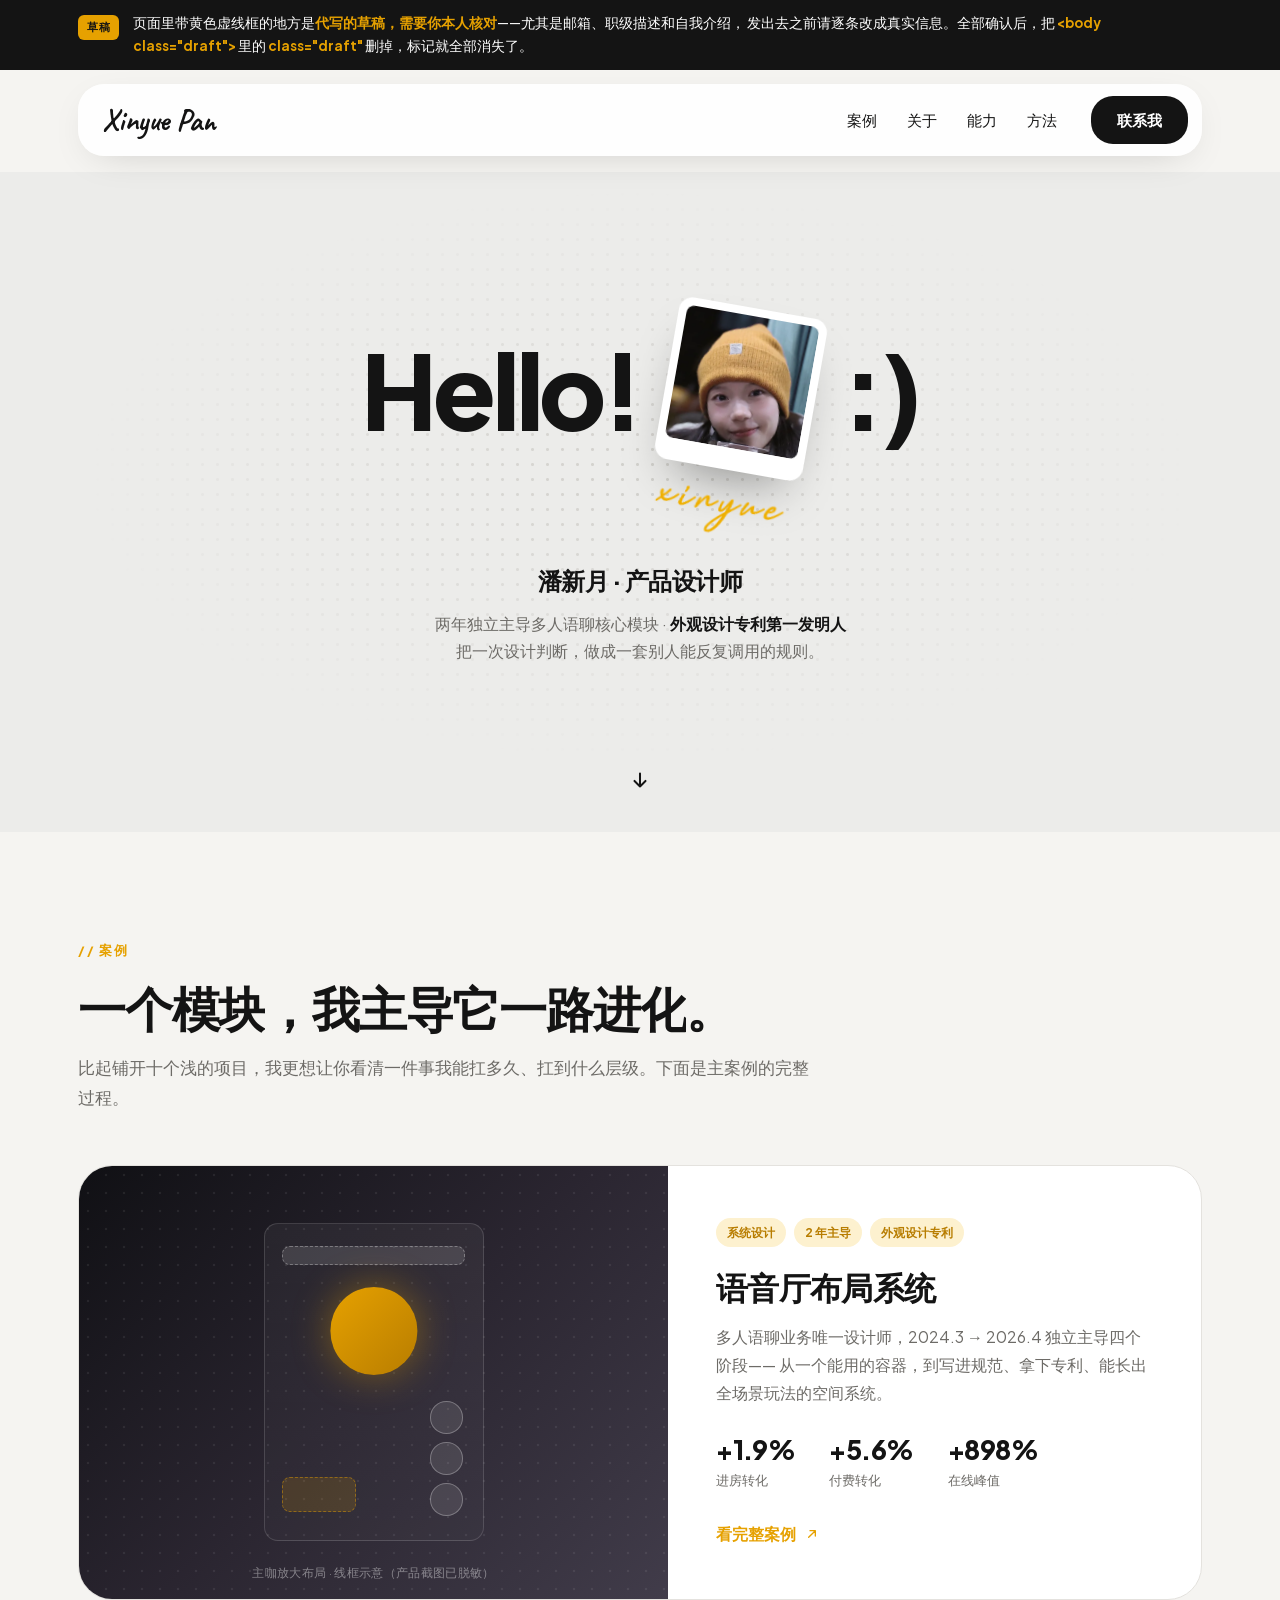
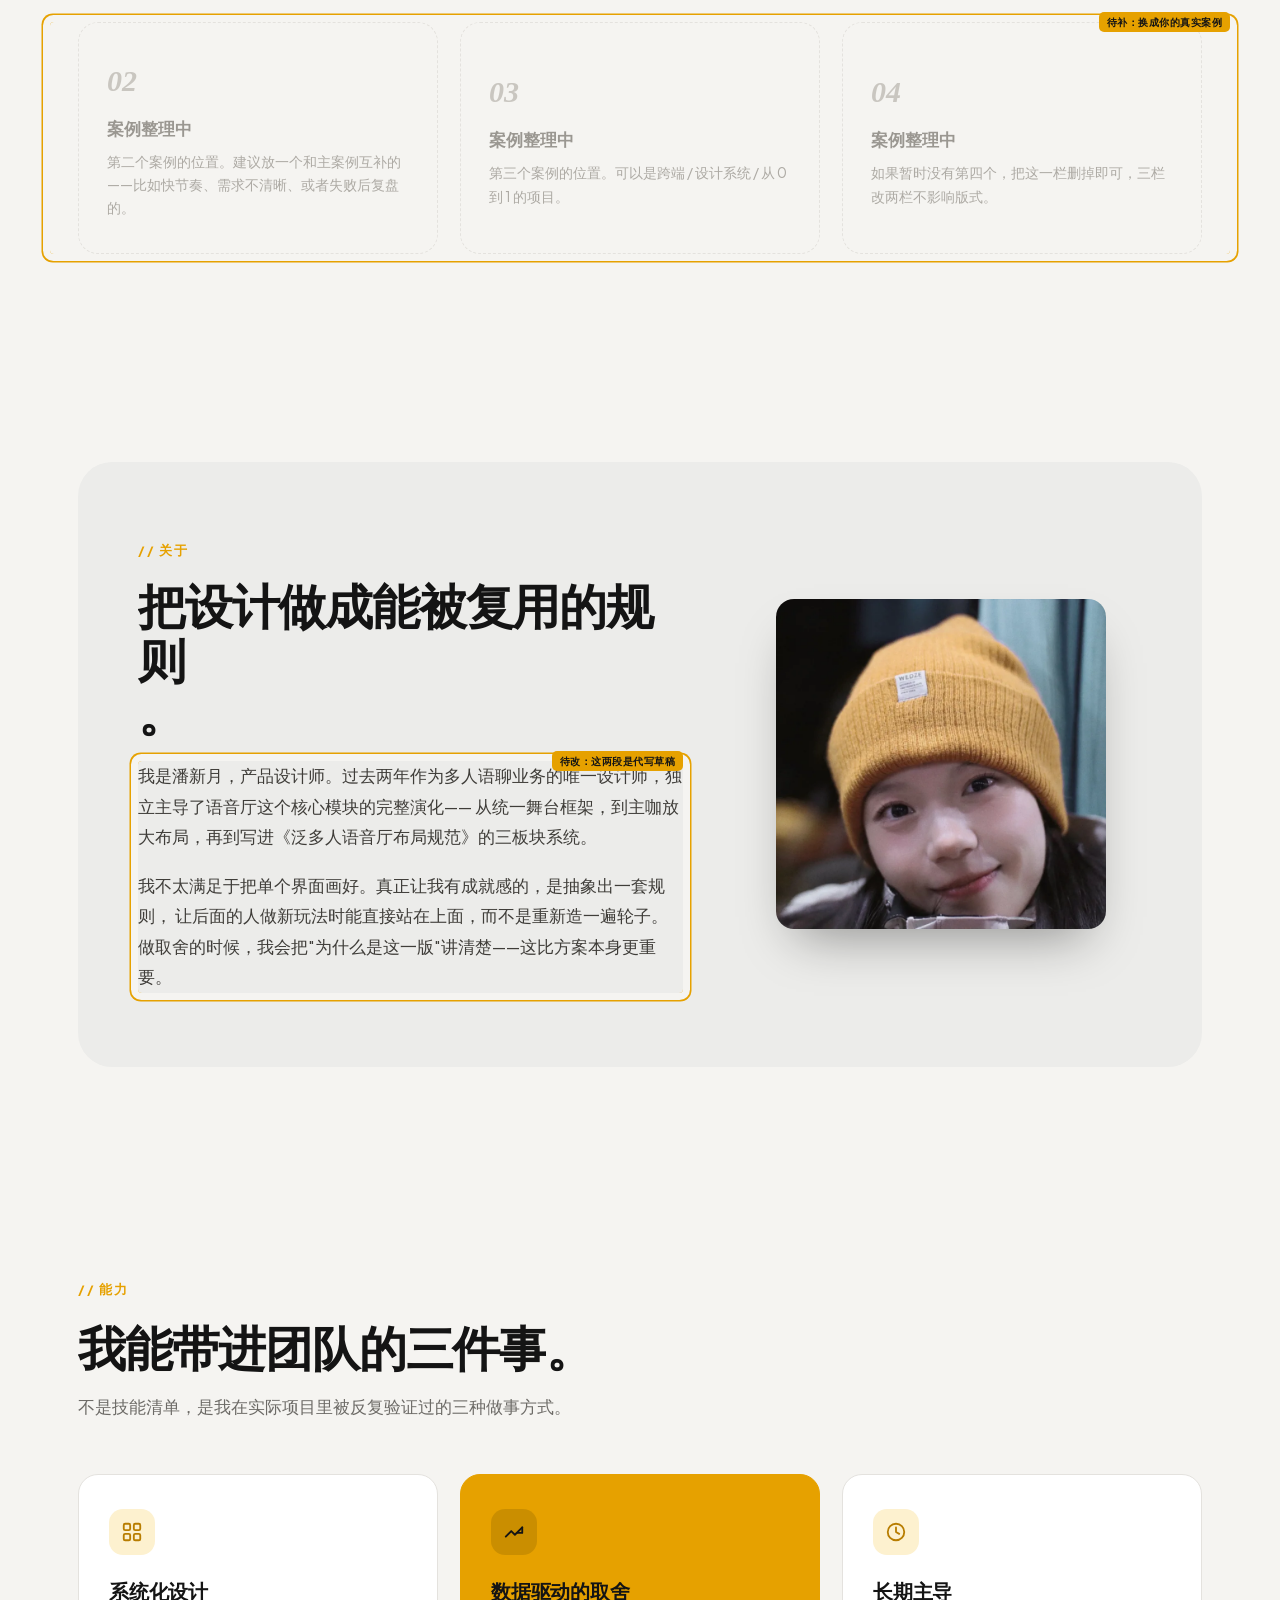
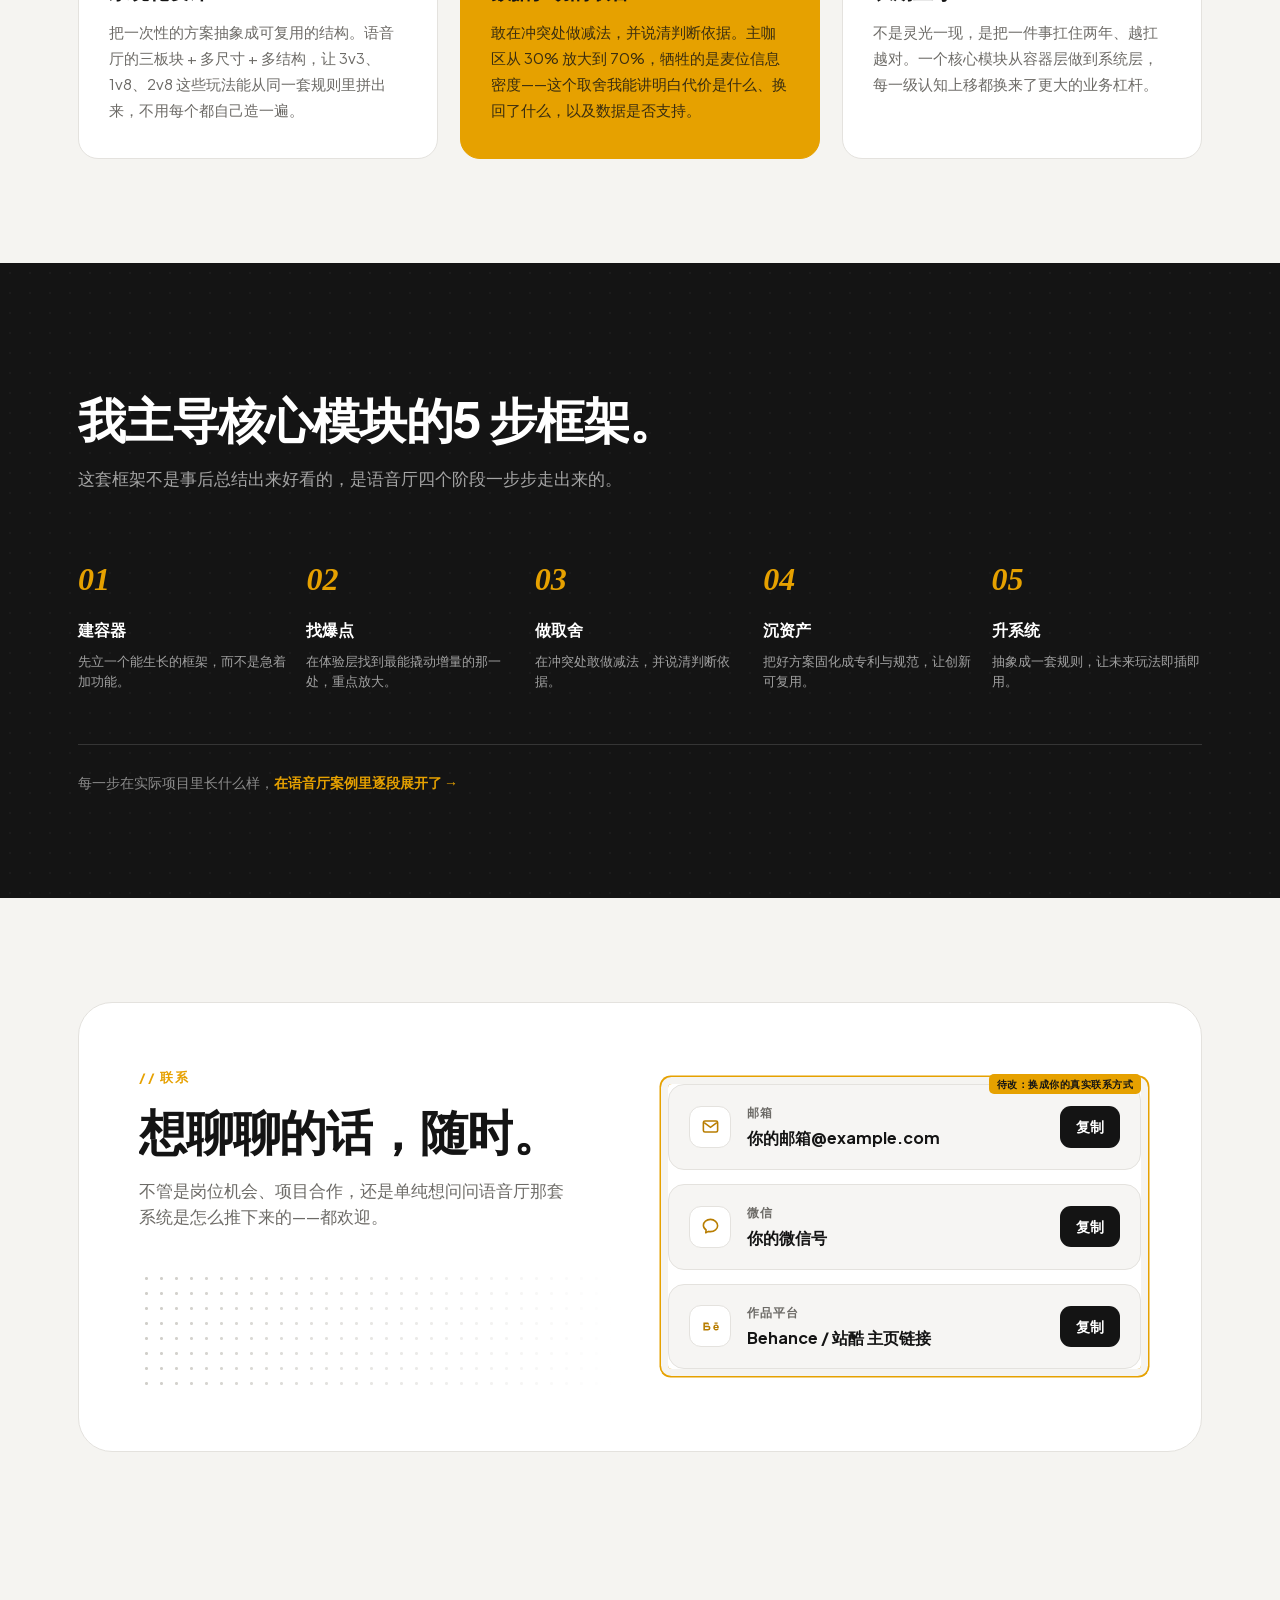
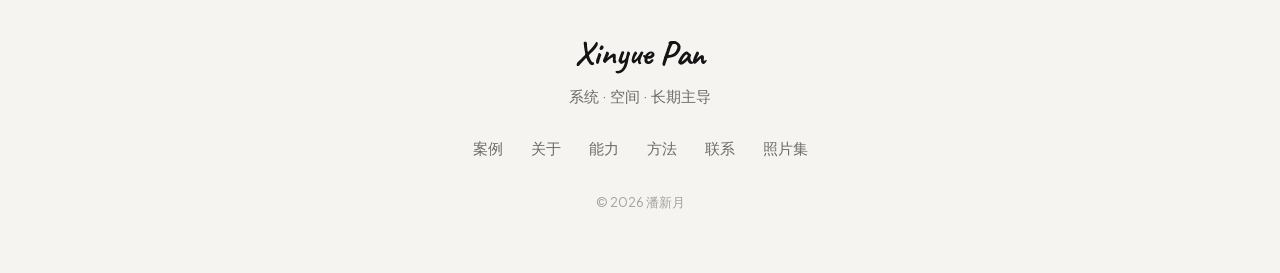
==== index.html @ 54aa314d "overhaul: 修复站点基础问题 + 建立共享资产层与动效系统 站点入口与死链 - 新建 index.html 作为首页，替代 paul-style-replica.html - portfoli" ====
<!DOCTYPE html>
<html lang="zh-CN">
<head>
<meta charset="UTF-8">
<meta name="viewport" content="width=device-width, initial-scale=1.0">
<title>潘新月 · 产品设计师作品集</title>
<meta name="description" content="潘新月，产品设计师。两年独立主导多人语聊核心模块，从界面到布局规范与外观设计专利。系统化设计 · 数据驱动取舍 · 长期主导。">
<link rel="icon" href="assets/img/favicon.svg" type="image/svg+xml">

<!-- 社交分享卡片（微信 / LinkedIn / 脉脉） -->
<meta property="og:type" content="website">
<meta property="og:title" content="潘新月 · 产品设计师作品集">
<meta property="og:description" content="两年独立主导多人语聊核心模块，从界面到布局规范与外观设计专利。">
<meta property="og:image" content="assets/img/hero-portrait.webp">
<meta property="og:locale" content="zh_CN">
<meta name="twitter:card" content="summary_large_image">

<!-- 样式：字体 → 变量 → 基础 → 动效 → 本页专属 -->
<link rel="stylesheet" href="assets/css/fonts.css">
<link rel="stylesheet" href="assets/css/tokens.css">
<link rel="stylesheet" href="assets/css/base.css">
<link rel="stylesheet" href="assets/css/motion.css">
<link rel="preload" as="font" type="font/woff2" href="assets/fonts/plus-jakarta-sans-var.woff2" crossorigin>
<link rel="preload" as="font" type="font/woff2" href="assets/fonts/caveat-700.woff2" crossorigin>
<style>
  /* ============================================================
     首页专属样式。通用变量见 assets/css/tokens.css
     ============================================================ */

  /* ---------- 草稿标记 ----------
     <body class="draft"> 时显示。确认无误后删掉 class="draft"，
     顶部提示条和所有黄色虚线框一并消失。 */
  .draft-bar{display:none}
  body.draft .draft-bar{
    display:block;background:var(--ink);color:#fff;font-size:13.5px;line-height:1.7;padding:12px 0;
  }
  body.draft .draft-bar b{color:var(--gold)}
  body.draft .draft-bar .wrap{display:flex;gap:14px;align-items:flex-start}
  body.draft .draft-bar .tag{
    flex-shrink:0;background:var(--gold);color:var(--ink);font-weight:800;font-size:11px;
    letter-spacing:.06em;padding:3px 9px;border-radius:6px;margin-top:3px;
  }
  /* 用 box-shadow 画虚框而不是 outline+offset —— outline-offset 会撑出横向溢出 */
  body.draft [data-draft]{
    position:relative;border-radius:4px;
    box-shadow:0 0 0 7px var(--bg),0 0 0 8.5px var(--gold);
  }
  body.draft [data-draft]::after{
    /* right 不能为负值——绝对定位元素越界会撑出横向溢出 */
    content:attr(data-draft);position:absolute;top:-10px;right:0;
    background:var(--gold);color:var(--ink);font-size:10px;font-weight:800;letter-spacing:.05em;
    padding:2px 8px;border-radius:5px;white-space:nowrap;pointer-events:none;
  }

  /* ---------- 悬浮导航 ---------- */
  header{position:sticky;top:0;z-index:100;padding:14px 0 0}
  .nav{
    background:rgba(255,255,255,.9);backdrop-filter:blur(14px);
    border-radius:26px;box-shadow:0 10px 40px -18px rgba(0,0,0,.22);
    display:flex;align-items:center;justify-content:space-between;
    padding:12px 14px 12px 24px;
  }
  .brand .name{font-family:var(--font-hand);font-weight:700;font-size:30px;line-height:1;white-space:nowrap}
  .nav-right{display:flex;align-items:center;gap:34px}
  .nav-links{display:flex;gap:30px;font-size:15px;font-weight:500}
  .nav-links a{position:relative;transition:color .2s var(--ease)}
  .nav-links a::after{
    content:"";position:absolute;left:0;right:0;bottom:-5px;height:2px;background:var(--gold);
    transform:scaleX(0);transform-origin:100% 50%;transition:transform .4s var(--ease);
  }
  .nav-links a:hover{color:var(--gold)}
  .nav-links a:hover::after{transform:scaleX(1);transform-origin:0 50%}
  .kontakt{
    background:var(--ink);color:#fff;font-weight:600;font-size:15px;padding:12px 26px;border-radius:22px;
    transition:background .25s var(--ease),box-shadow .35s var(--ease);
  }
  .kontakt:hover{background:#000;box-shadow:0 12px 28px -12px rgba(0,0,0,.55)}
  @media(max-width:820px){.nav-links{display:none}}

  /* ---------- Hero ---------- */
  .hero{padding:16px 0 0}
  .hero-panel{
    position:relative;background:var(--panel);
    min-height:min(76svh,660px);
    display:flex;flex-direction:column;align-items:center;justify-content:center;
    overflow:hidden;padding:64px 24px 96px;
  }
  .hero-panel::before{
    content:"";position:absolute;inset:0;
    background-image:var(--dots);background-size:15px 15px;
    -webkit-mask-image:radial-gradient(ellipse 60% 60% at 50% 46%,#000 0%,transparent 72%);
            mask-image:radial-gradient(ellipse 60% 60% at 50% 46%,#000 0%,transparent 72%);
    opacity:.9;
  }
  /* padding-bottom 为悬在宝丽来下方的签名预留空间 */
  .hero-title{
    position:relative;z-index:2;display:flex;align-items:center;justify-content:center;
    gap:26px;flex-wrap:wrap;padding-bottom:76px;
  }
  .hero-title h1{
    font-size:clamp(48px,9vw,104px);font-weight:800;letter-spacing:-.04em;line-height:.95;
    transition:transform .6s var(--ease);
  }
  .hero-title:has(.polaroid:hover) .t-left{transform:translateX(-34px)}
  .hero-title:has(.polaroid:hover) .t-right{transform:translateX(34px)}
  .hero-intro{position:relative;z-index:2;text-align:center;margin-top:14px}
  .hero-intro .who{font-size:clamp(19px,2.4vw,24px);font-weight:800;letter-spacing:-.02em}
  .hero-intro .what{color:var(--muted);font-size:16px;margin-top:10px;line-height:1.7}
  .hero-intro .what b{color:var(--ink);font-weight:700}
  .scroll-down{
    position:absolute;left:50%;bottom:26px;transform:translateX(-50%);z-index:3;
    width:52px;height:52px;border-radius:50%;color:var(--ink);
    display:flex;align-items:center;justify-content:center;
    animation:bob 1.8s var(--ease) infinite;transition:color .25s var(--ease);
  }
  .scroll-down:hover{color:var(--gold)}
  @keyframes bob{0%,100%{transform:translateX(-50%) translateY(0)}50%{transform:translateX(-50%) translateY(8px)}}

  .polaroid{
    position:relative;display:block;
    width:150px;background:#fff;border-radius:14px;padding:8px 8px 22px;
    box-shadow:0 26px 50px -20px rgba(0,0,0,.4);
    flex-shrink:0;will-change:transform;
    --extra-transform:rotate(10deg);
  }
  .polaroid:hover{--extra-transform:rotate(0deg) scale(1.06)}
  .polaroid .ph{width:100%;aspect-ratio:1/1;border-radius:8px;overflow:hidden}
  .polaroid .ph img{width:100%;height:100%;object-fit:cover;display:block}
  .polaroid .sig{
    position:absolute;left:50%;top:100%;margin-top:7px;transform:translateX(-50%);
    width:98%;height:auto;z-index:4;pointer-events:none;
  }
  /* 窄屏：缩小三件套让它们留在同一行——一旦换行，签名会压住 ":)" */
  @media(max-width:520px){
    .hero-title{gap:14px;padding-bottom:60px}
    .hero-title h1{font-size:40px}
    .polaroid{width:104px;padding:6px 6px 18px}
    .hero-panel{padding:48px 18px 80px}
  }

  /* ---------- 主案例（整宽）---------- */
  .feature{
    display:grid;grid-template-columns:1.05fr .95fr;margin-top:52px;
    background:var(--card);border:1px solid var(--line);border-radius:var(--radius-xl);
    overflow:hidden;transition:transform .45s var(--ease),box-shadow .45s var(--ease);
  }
  .feature:hover{transform:translateY(-6px);box-shadow:0 34px 66px -34px rgba(0,0,0,.32)}
  .feature .body{padding:52px 48px;display:flex;flex-direction:column;justify-content:center}
  .feature .chips{display:flex;gap:8px;flex-wrap:wrap;margin-bottom:20px}
  .feature .chips span{font-size:12px;font-weight:700;color:var(--gold-deep);background:var(--gold-soft);padding:5px 11px;border-radius:20px}
  .feature h3{font-size:clamp(24px,3vw,32px);line-height:1.25}
  .feature p{color:var(--muted);font-size:16px;line-height:1.75;margin-top:16px}
  .feature .nums{display:flex;gap:34px;margin-top:30px;flex-wrap:wrap}
  .feature .nums b{display:block;font-size:26px;font-weight:800;letter-spacing:-.02em;line-height:1}
  .feature .nums span{display:block;font-size:12.5px;color:var(--muted);margin-top:7px}
  .feature .go{margin-top:32px;color:var(--gold);font-weight:700;font-size:15.5px;display:inline-flex;align-items:center;gap:8px}
  .feature .go svg{transition:transform .35s var(--ease)}
  .feature:hover .go svg{transform:translate(3px,-3px)}
  @media(max-width:860px){.feature{grid-template-columns:1fr}.feature .body{padding:38px 28px}}

  /* ---------- 语音厅舞台线框（案例封面）----------
     产品截图需脱敏，用线框示意代替；动效对应真实的空间逻辑：
     主咖呼吸 → 声波扩散 → 麦位依次点亮 */
  .shot{
    position:relative;background:linear-gradient(135deg,#101014,#2a2530,#413c4a);
    min-height:380px;display:flex;align-items:center;justify-content:center;
    padding:38px 24px;overflow:hidden;
  }
  .shot::before{
    content:"";position:absolute;inset:0;
    background-image:var(--dots-dark);background-size:18px 18px;
  }
  .room{
    position:relative;z-index:1;width:min(220px,60%);aspect-ratio:9/13;border-radius:14px;
    background:linear-gradient(180deg,rgba(255,255,255,.05),rgba(255,255,255,.02));
    border:1px solid rgba(255,255,255,.14);
  }
  .rm{position:absolute;border-radius:8px}
  .rm.subtitle{top:7%;left:8%;right:8%;height:6%;background:rgba(255,255,255,.12);border:1px dashed rgba(255,255,255,.3);overflow:hidden}
  .rm.subtitle::after{
    content:"";position:absolute;inset:0;
    background:linear-gradient(90deg,transparent,rgba(255,255,255,.28),transparent);
    transform:translateX(-100%);
  }
  .rm.host{
    top:20%;left:50%;width:40%;aspect-ratio:1;border-radius:50%;
    background:linear-gradient(135deg,var(--gold),var(--gold-deep));
    box-shadow:0 0 38px rgba(230,161,0,.42);
    transform:translateX(-50%);
  }
  .rm.wave{
    top:15%;left:50%;width:56%;aspect-ratio:1;border-radius:50%;
    border:2px solid rgba(230,161,0,.3);
    transform:translateX(-50%) scale(1);opacity:0;
  }
  .rm.mic{width:15%;aspect-ratio:1;border-radius:50%;background:rgba(255,255,255,.1);border:1px solid rgba(255,255,255,.28)}
  .rm.slot{bottom:9%;left:8%;width:34%;height:11%;background:rgba(230,161,0,.15);border:1px dashed rgba(230,161,0,.45)}
  .shot .cap{
    position:absolute;left:0;right:0;bottom:16px;z-index:1;text-align:center;
    font-size:11.5px;color:rgba(255,255,255,.42);letter-spacing:.03em;
  }

  /* 只在进入视口后播放，离开就停——不做无人观看的动画 */
  .room.live .rm.host{animation:breathe 3.4s var(--ease) infinite}
  .room.live .rm.wave{animation:ripple 3.4s var(--ease) infinite}
  .room.live .rm.wave.w2{animation-delay:1.13s}
  .room.live .rm.wave.w3{animation-delay:2.26s}
  .room.live .rm.mic{animation:blip 3.4s var(--ease) infinite}
  .room.live .rm.mic.m2{animation-delay:.34s}
  .room.live .rm.mic.m3{animation-delay:.68s}
  .room.live .rm.subtitle::after{animation:sweep 3.4s var(--ease) infinite}

  @keyframes breathe{
    0%,100%{transform:translateX(-50%) scale(1);box-shadow:0 0 38px rgba(230,161,0,.42)}
    45%    {transform:translateX(-50%) scale(1.07);box-shadow:0 0 54px rgba(230,161,0,.62)}
  }
  @keyframes ripple{
    0%  {transform:translateX(-50%) scale(.72);opacity:0}
    18% {opacity:.85}
    100%{transform:translateX(-50%) scale(1.5);opacity:0}
  }
  @keyframes blip{
    0%,72%,100%{background:rgba(255,255,255,.1);transform:scale(1)}
    80%        {background:rgba(230,161,0,.42);transform:scale(1.16)}
  }
  @keyframes sweep{0%,55%{transform:translateX(-100%)}85%,100%{transform:translateX(100%)}}

  /* ---------- 待补案例位 ---------- */
  .soon-grid{display:grid;grid-template-columns:repeat(3,1fr);gap:22px;margin-top:22px}
  .soon{
    border:1.5px dashed var(--line);border-radius:var(--radius);padding:34px 28px;
    min-height:190px;display:flex;flex-direction:column;justify-content:center;
    transition:border-color .35s var(--ease),background .35s var(--ease);
  }
  .soon:hover{border-color:var(--gold);background:rgba(230,161,0,.04)}
  .soon .n{font-family:var(--serif);font-style:italic;font-size:30px;color:#c9c6c0;font-weight:700}
  .soon h4{font-size:17px;font-weight:800;margin-top:10px;color:#9a9791}
  .soon p{font-size:14px;color:#adaaa4;line-height:1.65;margin-top:8px}
  @media(max-width:760px){.soon-grid{grid-template-columns:1fr}}

  /* ---------- 关于 ---------- */
  .about-panel{background:var(--panel);border-radius:var(--radius-xl);padding:74px 60px}
  .about-grid{display:grid;grid-template-columns:1.15fr .85fr;gap:56px;align-items:center}
  .about-grid h2{margin:16px 0 22px}
  .about-grid p{color:#3f3d39;font-size:16.5px;line-height:1.85}
  .about-grid p + p{margin-top:18px}
  /* 宽度用 width:100% + max-width，避免 max-width:100% 相对于由自身撑开的父级循环求值 */
  .about-photo{justify-self:center;width:100%;max-width:330px}
  .about-square{
    width:100%;max-width:330px;aspect-ratio:1/1;border-radius:18px;overflow:hidden;
    box-shadow:0 26px 50px -20px rgba(0,0,0,.4);will-change:transform;
  }
  .about-square img{width:100%;height:100%;object-fit:cover;display:block;transition:transform .7s var(--ease)}
  .about-photo:hover .about-square img{transform:scale(1.06)}
  /* minmax(0,1fr)：单纯 1fr 的轨道下限是内容 min-content，会被固定宽度撑破窄屏 */
  @media(max-width:820px){.about-grid{grid-template-columns:minmax(0,1fr);gap:36px}.about-panel{padding:48px 28px}}

  /* ---------- 能力 ---------- */
  .svc-grid{display:grid;grid-template-columns:repeat(3,1fr);gap:22px;margin-top:52px}
  .svc{
    background:var(--card);border:1px solid var(--line);border-radius:var(--radius);padding:34px 30px;
    transition:transform .4s var(--ease),box-shadow .4s var(--ease);
  }
  .svc:hover{transform:translateY(-6px);box-shadow:0 24px 48px -26px rgba(0,0,0,.28)}
  .svc .ic{
    width:46px;height:46px;border-radius:14px;background:var(--gold-soft);color:var(--gold-deep);
    display:flex;align-items:center;justify-content:center;margin-bottom:20px;
    transition:transform .45s var(--ease-spring);
  }
  .svc:hover .ic{transform:rotate(-8deg) scale(1.08)}
  .svc h4{font-size:20px;font-weight:800;letter-spacing:-.01em;margin-bottom:12px}
  .svc p{color:var(--muted);font-size:15px;line-height:1.75}
  .svc.hl{background:var(--gold);border-color:var(--gold)}
  .svc.hl .ic{background:rgba(0,0,0,.12);color:var(--ink)}
  .svc.hl p{color:rgba(20,20,20,.82)}
  @media(max-width:760px){.svc-grid{grid-template-columns:1fr}}

  /* ---------- 方法 ---------- */
  .steps{display:grid;grid-template-columns:repeat(5,1fr);gap:18px;margin-top:60px}
  .step .sn{font-family:var(--serif);font-style:italic;font-size:32px;color:var(--gold);font-weight:700}
  .step .st{font-size:16px;font-weight:800;margin:12px 0 8px}
  .step .sd{font-size:13px;color:rgba(255,255,255,.6);line-height:1.6}
  .method-src{margin-top:52px;padding-top:26px;border-top:1px solid rgba(255,255,255,.14);font-size:14px;color:rgba(255,255,255,.5)}
  .method-src a{color:var(--gold);font-weight:700}
  @media(max-width:860px){.steps{grid-template-columns:1fr 1fr;gap:30px}}

  /* ---------- 联系 ---------- */
  .contact-panel{
    background:var(--card);border:1px solid var(--line);border-radius:var(--radius-xl);
    padding:60px;display:grid;grid-template-columns:1fr 1fr;gap:56px;align-items:center;
  }
  .contact-left h2{margin:16px 0 20px}
  .contact-left p{color:var(--muted);font-size:16.5px;max-width:40ch}
  .contact-deco{
    margin-top:40px;height:120px;background-image:var(--dots);background-size:15px 15px;
    -webkit-mask-image:linear-gradient(90deg,#000,transparent);mask-image:linear-gradient(90deg,#000,transparent);
  }
  .contact-rows{display:flex;flex-direction:column;gap:14px}
  .crow{
    display:flex;align-items:center;gap:16px;background:#f6f5f3;border:1px solid var(--line);
    border-radius:16px;padding:18px 20px;transition:border-color .3s var(--ease),transform .3s var(--ease);
  }
  .crow:hover{border-color:var(--gold);transform:translateX(4px)}
  .crow .ic{
    flex-shrink:0;width:42px;height:42px;border-radius:12px;background:var(--card);
    border:1px solid var(--line);display:flex;align-items:center;justify-content:center;color:var(--gold-deep);
  }
  .crow .txt{min-width:0}
  .crow .txt b{display:block;font-size:12px;font-weight:700;letter-spacing:.08em;text-transform:uppercase;color:var(--muted)}
  .crow .txt span{display:block;font-size:16px;font-weight:700;margin-top:3px;word-break:break-all}
  .copy{
    margin-left:auto;flex-shrink:0;background:var(--ink);color:#fff;border:none;border-radius:11px;
    padding:10px 16px;font-size:13.5px;font-weight:700;cursor:pointer;
    transition:background .2s var(--ease),transform .2s var(--ease);
  }
  .copy:hover{background:#000;transform:translateY(-1px)}
  .copy.done{background:var(--verified)}
  @media(max-width:820px){.contact-panel{grid-template-columns:1fr;gap:36px;padding:40px 26px}}

  /* ---------- Footer ---------- */
  footer{text-align:center;padding:70px 0 60px}
  .foot-logo{font-family:var(--font-hand);font-size:34px;font-weight:700}
  .foot-tag{color:var(--muted);font-size:15px;margin-top:4px}
  .foot-nav{display:flex;gap:28px;justify-content:center;margin-top:28px;font-size:15px;font-weight:500;flex-wrap:wrap}
  .foot-nav a{color:var(--muted);transition:color .2s var(--ease)}
  .foot-nav a:hover{color:var(--ink)}
  .foot-copy{margin-top:32px;font-size:13px;color:#a5a29d}
</style>
</head>
<body class="draft">

<!-- ============ 草稿提示条（确认完删掉 <body> 上的 class="draft" 即整体消失）============ -->
<div class="draft-bar">
  <div class="wrap">
    <span class="tag">草稿</span>
    <div>
      页面里带黄色虚线框的地方是<b>代写的草稿，需要你本人核对</b>——尤其是邮箱、职级描述和自我介绍，
      发出去之前请逐条改成真实信息。全部确认后，把 <b>&lt;body class="draft"&gt;</b> 里的 <b>class="draft"</b> 删掉，标记就全部消失了。
    </div>
  </div>
</div>

<!-- ============ 导航 ============ -->
<header>
  <div class="wrap">
    <nav class="nav">
      <div class="brand"><div class="name vt-brand">Xinyue Pan</div></div>
      <div class="nav-right">
        <div class="nav-links">
          <a href="#cases">案例</a>
          <a href="#about">关于</a>
          <a href="#skills">能力</a>
          <a href="#method">方法</a>
        </div>
        <a href="#contact" class="kontakt">联系我</a>
      </div>
    </nav>
  </div>
</header>

<!-- ============ Hero ============ -->
<section class="hero">
  <div class="hero-panel tilt-scene" data-tilt-zone data-magnetic-zone>
    <div class="hero-title">
      <h1 class="t-left">Hello!</h1>
      <a class="polaroid magnetic tilt" href="gallery.html" aria-label="打开照片集" data-magnetic="10" data-tilt="9">
        <div class="ph"><img src="assets/img/hero-photo.webp" alt="潘新月" width="420" height="420" fetchpriority="high"></div>
        <img class="sig" src="assets/img/signature.webp" alt="" width="600" height="259" aria-hidden="true">
      </a>
      <h1 class="t-right">:)</h1>
    </div>
    <div class="hero-intro">
      <div class="who">潘新月 · 产品设计师</div>
      <p class="what">
        两年独立主导多人语聊核心模块 · <b>外观设计专利第一发明人</b><br>
        把一次设计判断，做成一套别人能反复调用的规则。
      </p>
    </div>
    <a href="#cases" class="scroll-down" aria-label="向下查看案例">
      <svg width="22" height="22" viewBox="0 0 24 24" fill="none" aria-hidden="true"><path d="M12 5v14M6 13l6 6 6-6" stroke="currentColor" stroke-width="2.2" stroke-linecap="round" stroke-linejoin="round"/></svg>
    </a>
  </div>
</section>

<!-- ============ 案例 ============ -->
<section id="cases">
  <div class="wrap" data-reveal>
    <span class="kicker">案例</span>
    <h2 style="margin-top:20px;max-width:20ch" data-words>一个模块，我主导它一路进化。</h2>
    <p class="lead">比起铺开十个浅的项目，我更想让你看清一件事我能扛多久、扛到什么层级。下面是主案例的完整过程。</p>
  </div>

  <div class="wrap">
    <a class="feature" href="case-voice-layout.html" data-reveal>
      <div class="shot">
        <div class="room" data-room role="img" aria-label="语音厅主咖放大布局线框示意：顶部字幕条、中央放大的主咖位与声波、右侧等距麦位、底部玩法入口">
          <span class="rm subtitle"></span>
          <span class="rm wave w1"></span>
          <span class="rm wave w2"></span>
          <span class="rm wave w3"></span>
          <span class="rm host"></span>
          <span class="rm mic m1" style="top:56%;right:9%"></span>
          <span class="rm mic m2" style="top:69%;right:9%"></span>
          <span class="rm mic m3" style="top:82%;right:9%"></span>
          <span class="rm slot"></span>
        </div>
        <div class="cap">主咖放大布局 · 线框示意（产品截图已脱敏）</div>
      </div>
      <div class="body">
        <div class="chips"><span>系统设计</span><span>2 年主导</span><span>外观设计专利</span></div>
        <h3>语音厅布局系统</h3>
        <p>
          多人语聊业务唯一设计师，2024.3 → 2026.4 独立主导四个阶段——
          从一个能用的容器，到写进规范、拿下专利、能长出全场景玩法的空间系统。
        </p>
        <div class="nums">
          <div><b data-count="1.9" data-decimals="1" data-prefix="+" data-suffix="%">+1.9%</b><span>进房转化</span></div>
          <div><b data-count="5.6" data-decimals="1" data-prefix="+" data-suffix="%">+5.6%</b><span>付费转化</span></div>
          <div><b data-count="900" data-prefix="+" data-suffix="%">+900%</b><span>在线峰值</span></div>
        </div>
        <span class="go">看完整案例
          <svg width="16" height="16" viewBox="0 0 24 24" fill="none" aria-hidden="true"><path d="M7 17L17 7M17 7H9M17 7v8" stroke="currentColor" stroke-width="2" stroke-linecap="round" stroke-linejoin="round"/></svg>
        </span>
      </div>
    </a>
  </div>

  <div class="wrap soon-grid" data-stagger="90" data-draft="待补：换成你的真实案例">
    <div class="soon"><div class="n">02</div><h4>案例整理中</h4><p>第二个案例的位置。建议放一个和主案例互补的——比如快节奏、需求不清晰、或者失败后复盘的。</p></div>
    <div class="soon"><div class="n">03</div><h4>案例整理中</h4><p>第三个案例的位置。可以是跨端 / 设计系统 / 从 0 到 1 的项目。</p></div>
    <div class="soon"><div class="n">04</div><h4>案例整理中</h4><p>如果暂时没有第四个，把这一栏删掉即可，三栏改两栏不影响版式。</p></div>
  </div>
</section>

<!-- ============ 关于 ============ -->
<section id="about">
  <div class="wrap">
    <div class="about-panel" data-reveal>
      <div class="about-grid">
        <div>
          <span class="kicker">关于</span>
          <h2 data-words>把设计做成能被复用的规则。</h2>
          <div data-draft="待改：这两段是代写草稿">
            <p>
              我是潘新月，产品设计师。过去两年作为多人语聊业务的唯一设计师，独立主导了语音厅这个核心模块的完整演化——
              从统一舞台框架，到主咖放大布局，再到写进《泛多人语音厅布局规范》的三板块系统。
            </p>
            <p>
              我不太满足于把单个界面画好。真正让我有成就感的，是抽象出一套规则，
              让后面的人做新玩法时能直接站在上面，而不是重新造一遍轮子。
              做取舍的时候，我会把"为什么是这一版"讲清楚——这比方案本身更重要。
            </p>
          </div>
        </div>
        <div class="about-photo">
          <div class="about-square">
            <img src="assets/img/hero-portrait.webp" alt="潘新月" width="800" height="800" loading="lazy" decoding="async">
          </div>
        </div>
      </div>
    </div>
  </div>
</section>

<!-- ============ 能力 ============ -->
<section id="skills">
  <div class="wrap" data-reveal>
    <span class="kicker">能力</span>
    <h2 style="margin-top:20px" data-words>我能带进团队的三件事。</h2>
    <p class="lead">不是技能清单，是我在实际项目里被反复验证过的三种做事方式。</p>
  </div>
  <div class="wrap svc-grid" data-stagger="110">
    <div class="svc">
      <div class="ic"><svg width="22" height="22" viewBox="0 0 24 24" fill="none" aria-hidden="true"><rect x="3" y="3" width="7" height="7" rx="1.5" stroke="currentColor" stroke-width="2"/><rect x="14" y="3" width="7" height="7" rx="1.5" stroke="currentColor" stroke-width="2"/><rect x="3" y="14" width="7" height="7" rx="1.5" stroke="currentColor" stroke-width="2"/><rect x="14" y="14" width="7" height="7" rx="1.5" stroke="currentColor" stroke-width="2"/></svg></div>
      <h4>系统化设计</h4>
      <p>把一次性的方案抽象成可复用的结构。语音厅的三板块 + 多尺寸 + 多结构，让 3v3、1v8、2v8 这些玩法能从同一套规则里拼出来，不用每个都自己造一遍。</p>
    </div>
    <div class="svc hl">
      <div class="ic"><svg width="22" height="22" viewBox="0 0 24 24" fill="none" aria-hidden="true"><path d="M3 17l6-6 4 4 8-8" stroke="currentColor" stroke-width="2" stroke-linecap="round" stroke-linejoin="round"/><path d="M21 7v6h-6" stroke="currentColor" stroke-width="2" stroke-linecap="round" stroke-linejoin="round"/></svg></div>
      <h4>数据驱动的取舍</h4>
      <p>敢在冲突处做减法，并说清判断依据。主咖区从 30% 放大到 70%，牺牲的是麦位信息密度——这个取舍我能讲明白代价是什么、换回了什么，以及数据是否支持。</p>
    </div>
    <div class="svc">
      <div class="ic"><svg width="22" height="22" viewBox="0 0 24 24" fill="none" aria-hidden="true"><circle cx="12" cy="12" r="9" stroke="currentColor" stroke-width="2"/><path d="M12 7v5l3.5 2" stroke="currentColor" stroke-width="2" stroke-linecap="round" stroke-linejoin="round"/></svg></div>
      <h4>长期主导</h4>
      <p>不是灵光一现，是把一件事扛住两年、越扛越对。一个核心模块从容器层做到系统层，每一级认知上移都换来了更大的业务杠杆。</p>
    </div>
  </div>
</section>

<!-- ============ 方法 ============ -->
<section id="method" class="on-dark" data-spotlight>
  <div class="wrap">
    <span class="kicker" data-reveal>方法</span>
    <h2 data-words>我主导核心模块的 5 步框架。</h2>
    <p class="lead" data-reveal>这套框架不是事后总结出来好看的，是语音厅四个阶段一步步走出来的。</p>
    <div class="steps" data-stagger="100">
      <div class="step"><div class="sn">01</div><div class="st">建容器</div><div class="sd">先立一个能生长的框架，而不是急着加功能。</div></div>
      <div class="step"><div class="sn">02</div><div class="st">找爆点</div><div class="sd">在体验层找到最能撬动增量的那一处，重点放大。</div></div>
      <div class="step"><div class="sn">03</div><div class="st">做取舍</div><div class="sd">在冲突处敢做减法，并说清判断依据。</div></div>
      <div class="step"><div class="sn">04</div><div class="st">沉资产</div><div class="sd">把好方案固化成专利与规范，让创新可复用。</div></div>
      <div class="step"><div class="sn">05</div><div class="st">升系统</div><div class="sd">抽象成一套规则，让未来玩法即插即用。</div></div>
    </div>
    <p class="method-src" data-reveal>
      每一步在实际项目里长什么样，<a href="case-voice-layout.html">在语音厅案例里逐段展开了 →</a>
    </p>
  </div>
</section>

<!-- ============ 联系 ============ -->
<section id="contact">
  <div class="wrap">
    <div class="contact-panel" data-reveal>
      <div class="contact-left">
        <span class="kicker">联系</span>
        <h2 data-words>想聊聊的话，随时。</h2>
        <p>不管是岗位机会、项目合作，还是单纯想问问语音厅那套系统是怎么推下来的——都欢迎。</p>
        <div class="contact-deco" aria-hidden="true"></div>
      </div>
      <div class="contact-rows" data-draft="待改：换成你的真实联系方式">
        <div class="crow">
          <span class="ic"><svg width="19" height="19" viewBox="0 0 24 24" fill="none" aria-hidden="true"><rect x="3" y="5" width="18" height="14" rx="2" stroke="currentColor" stroke-width="2"/><path d="M4 7l8 6 8-6" stroke="currentColor" stroke-width="2"/></svg></span>
          <span class="txt"><b>邮箱</b><span id="mail">你的邮箱@example.com</span></span>
          <button class="copy" type="button" data-copy="#mail">复制</button>
        </div>
        <div class="crow">
          <span class="ic"><svg width="19" height="19" viewBox="0 0 24 24" fill="none" aria-hidden="true"><path d="M12 3c-4.97 0-9 3.36-9 7.5 0 2.4 1.36 4.54 3.47 5.9L6 20l3.3-1.8c.86.2 1.76.3 2.7.3 4.97 0 9-3.36 9-7.5S16.97 3 12 3z" stroke="currentColor" stroke-width="2" stroke-linejoin="round"/></svg></span>
          <span class="txt"><b>微信</b><span id="wechat">你的微信号</span></span>
          <button class="copy" type="button" data-copy="#wechat">复制</button>
        </div>
        <div class="crow">
          <span class="ic"><svg width="19" height="19" viewBox="0 0 24 24" fill="currentColor" aria-hidden="true"><path d="M9 7H3v10h6a3 3 0 000-6 2.5 2.5 0 000-4zm-4 2h3.5a1 1 0 010 2H5V9zm0 4h4a1 1 0 010 2H5v-2zm12-6h4v1.5h-4V7zm2 2.5c-2 0-3.5 1.6-3.5 3.75S17 17 19 17s3.2-1.2 3.4-2.5h-1.9c-.2.5-.7.8-1.4.8-.9 0-1.5-.6-1.6-1.5h5c.3-2.4-1.1-4.3-3.5-4.3zm-1.4 3c.1-.9.7-1.4 1.5-1.4s1.3.5 1.4 1.4h-2.9z"/></svg></span>
          <span class="txt"><b>作品平台</b><span id="behance">Behance / 站酷 主页链接</span></span>
          <button class="copy" type="button" data-copy="#behance">复制</button>
        </div>
      </div>
    </div>
  </div>
</section>

<!-- ============ Footer ============ -->
<footer>
  <div class="wrap">
    <div class="foot-logo">Xinyue Pan</div>
    <div class="foot-tag">系统 · 空间 · 长期主导</div>
    <div class="foot-nav">
      <a href="#cases">案例</a>
      <a href="#about">关于</a>
      <a href="#skills">能力</a>
      <a href="#method">方法</a>
      <a href="#contact">联系</a>
      <a href="gallery.html">照片集</a>
    </div>
    <div class="foot-copy">© 2026 潘新月</div>
  </div>
</footer>

<script src="assets/js/motion.js" defer></script>
<script>
  // 舞台动画只在进入视口时播放，离开就停——不做无人观看的动画
  (function () {
    var stage = document.querySelector('[data-room]');
    if (!stage || !('IntersectionObserver' in window)) { if (stage) stage.classList.add('live'); return; }
    new IntersectionObserver(function (es) {
      es.forEach(function (e) { stage.classList.toggle('live', e.isIntersecting); });
    }, { threshold: .25 }).observe(stage);
  })();
</script>
</body>
</html>
---- assets/css/fonts.css ----
/* 自托管字体 — 源自 Google Fonts (OFL)，已子集化为基本拉丁字符。
   中文由系统 PingFang SC / Songti SC 渲染，不走 webfont。
   不依赖 fonts.googleapis.com，国内网络下可正常加载。 */
@font-face{font-family:'Plus Jakarta Sans';font-style:normal;font-weight:400 800;font-display:swap;
  src:url(../fonts/plus-jakarta-sans-var.woff2) format('woff2')}
@font-face{font-family:'Caveat';font-style:normal;font-weight:700;font-display:swap;
  src:url(../fonts/caveat-700.woff2) format('woff2')}
@font-face{font-family:'Space Mono';font-style:normal;font-weight:400;font-display:swap;
  src:url(../fonts/space-mono-400.woff2) format('woff2')}
@font-face{font-family:'Space Mono';font-style:normal;font-weight:700;font-display:swap;
  src:url(../fonts/space-mono-700.woff2) format('woff2')}
---- assets/css/tokens.css ----
/* ============================================================
   设计变量 · 唯一真源
   三个页面都从这里取值。改颜色 / 圆角 / 缓动只改这一个文件。
   页面专属的变量不要写在这里，写在各自 <style> 里。
   ============================================================ */
:root{
  /* ---- 颜色 ---- */
  --bg:#f5f4f1;          /* 暖白底 */
  --panel:#ececea;       /* 浅灰面板 */
  --card:#ffffff;
  --ink:#141414;
  --muted:#6d6b67;
  --line:#e4e2de;

  --gold:#e6a100;        /* 品牌强调色 */
  --gold-deep:#b87d00;
  --gold-soft:#fdf1cf;

  --verified:#1f9d63;    /* 案例页：已验证数据 */
  --projected:#8a7cff;   /* 案例页：预计数据 */

  /* ---- 圆角 ---- */
  --radius-xl:34px;
  --radius:20px;
  --radius-s:14px;

  /* ---- 排版 ---- */
  --font-sans:"Plus Jakarta Sans",-apple-system,BlinkMacSystemFont,"PingFang SC","Helvetica Neue",Arial,sans-serif;
  --font-hand:"Caveat",cursive;
  --font-mono:"Space Mono",ui-monospace,Menlo,monospace;
  --serif:"Georgia","Songti SC",serif;

  /* ---- 布局 ---- */
  --maxw:1180px;
  --gutter:28px;

  /* ---- 缓动 ---- */
  --ease:cubic-bezier(.22,1,.36,1);          /* 通用：快出慢收 */
  --ease-book:cubic-bezier(.22,.61,.36,1);   /* 翻页书专用，比通用款稍软 */
  --ease-spring:cubic-bezier(.34,1.8,.42,1); /* 强回弹，用于灵动岛类元素 */

  /* ---- 纹理 ---- */
  --dots:radial-gradient(circle,#cfcdc8 1.3px,transparent 1.6px);
  --dots-dark:radial-gradient(circle,rgba(255,255,255,.07) 1.3px,transparent 1.6px);
}
---- assets/css/base.css ----
/* ============================================================
   基础层 · 三个页面共用
   只放"每一页都需要"的东西。页面专属样式写在各自 <style> 里。
   依赖 tokens.css，必须在它之后引入。
   ============================================================ */

/* ---------- reset ---------- */
*{box-sizing:border-box;margin:0;padding:0}
html{scroll-behavior:smooth}
@media(prefers-reduced-motion:reduce){html{scroll-behavior:auto}}

body{
  font-family:var(--font-sans);
  background:var(--bg);color:var(--ink);line-height:1.6;
  -webkit-font-smoothing:antialiased;
  overflow-x:hidden;
}
a{color:inherit;text-decoration:none}
img{max-width:100%}
button{font:inherit}

/* 键盘可达性：所有可聚焦元素统一的焦点环 */
:focus-visible{outline:3px solid var(--gold);outline-offset:3px;border-radius:6px}

/* ---------- 布局 ---------- */
.wrap{max-width:var(--maxw);margin:0 auto;padding:0 var(--gutter)}
section{padding:104px 0}

/* ---------- 排版组件 ---------- */
.kicker{
  color:var(--gold);font-weight:700;font-size:13px;
  letter-spacing:.14em;text-transform:uppercase;
}
.kicker::before{content:"// "}

h2{font-size:clamp(28px,4.4vw,48px);line-height:1.12;letter-spacing:-.025em;font-weight:800}
h3{font-size:clamp(20px,2.4vw,26px);font-weight:800;letter-spacing:-.02em}

.lead{color:var(--muted);font-size:17px;line-height:1.75;max-width:62ch;margin-top:18px}

/* 深色区块里的排版反色 */
.on-dark{background:var(--ink);color:#fff;position:relative;overflow:hidden}
.on-dark::after{
  content:"";position:absolute;inset:0;pointer-events:none;
  background-image:var(--dots-dark);background-size:20px 20px;opacity:.5;
}
.on-dark > .wrap{position:relative;z-index:1}
.on-dark h2,.on-dark h3{color:#fff}
.on-dark .lead{color:rgba(255,255,255,.62)}
---- assets/css/motion.css ----
/* ============================================================
   动效层
   总原则：
   1) 所有动效都是"增强"，关掉 JS 或关掉动效后内容必须完整可读
   2) 全部尊重 prefers-reduced-motion，文件末尾统一兜底
   3) 只动 transform / opacity / filter，不动会触发重排的属性
   依赖 tokens.css。
   ============================================================ */

/* ------------------------------------------------------------
   1. 入场：reveal
   .js 由 motion.js 打在 <html> 上——没有 JS 就不会隐藏内容。
   ------------------------------------------------------------ */
.js .reveal{
  opacity:0;
  transform:translateY(28px);
  transition:opacity .75s var(--ease),transform .75s var(--ease);
}
.js .reveal.in{opacity:1;transform:none}

/* 分级延迟：给容器加 .stagger，子元素依次进场
   --stagger-step 可在元素上覆盖，默认 70ms */
.js .stagger > *{
  opacity:0;transform:translateY(22px);
  transition:opacity .65s var(--ease),transform .65s var(--ease);
  transition-delay:calc(var(--i,0) * var(--stagger-step,70ms));
}
.js .stagger.in > *{opacity:1;transform:none}

/* ------------------------------------------------------------
   2. 标题逐词升起
   motion.js 把 [data-words] 的文字拆成 <span class="w"><i>词</i></span>
   ------------------------------------------------------------ */
.js [data-words] .w{display:inline-block;overflow:hidden;vertical-align:top}
.js [data-words] .w > i{
  display:inline-block;font-style:inherit;
  transform:translateY(105%);
  transition:transform .8s var(--ease);
  transition-delay:calc(var(--i,0) * 55ms);
}
.js [data-words].in .w > i{transform:none}

/* ------------------------------------------------------------
   3. 磁吸：元素随指针轻微位移（motion.js 写入 --mx/--my）
   ------------------------------------------------------------ */
.magnetic{
  transition:transform .5s var(--ease);
  transform:translate3d(var(--mx,0),var(--my,0),0) var(--extra-transform,);
}
.magnetic.dragging,.magnetic.tracking{transition:transform .12s linear}

/* 3D 倾斜：给容器 perspective，元素随指针转 */
.tilt-scene{perspective:900px}
.tilt{
  transform:rotateX(var(--rx,0deg)) rotateY(var(--ry,0deg)) var(--extra-transform,);
  transition:transform .6s var(--ease);
  transform-style:preserve-3d;
}
.tilt.tracking{transition:transform .15s linear}

/* ------------------------------------------------------------
   4. 阅读进度条（案例页顶部）
   ------------------------------------------------------------ */
.progress{
  position:fixed;top:0;left:0;right:0;height:3px;z-index:300;
  background:transparent;pointer-events:none;
}
.progress > i{
  display:block;height:100%;width:100%;
  background:linear-gradient(90deg,var(--gold-deep),var(--gold));
  transform-origin:0 50%;
  transform:scaleX(var(--p,0));
  transition:transform .12s linear;
}

/* ------------------------------------------------------------
   5. 光标聚光（深色区块）
   motion.js 写入 --sx/--sy；不支持或未激活时完全不可见
   ------------------------------------------------------------ */
.spotlight::before{
  content:"";position:absolute;inset:0;z-index:0;pointer-events:none;
  background:radial-gradient(420px circle at var(--sx,50%) var(--sy,50%),
             rgba(230,161,0,.13),transparent 62%);
  opacity:0;transition:opacity .5s var(--ease);
}
.spotlight.lit::before{opacity:1}

/* ------------------------------------------------------------
   6. 数字滚动
   motion.js 逐帧写 textContent；这里只负责等宽避免抖动
   ------------------------------------------------------------ */
.tabular{font-variant-numeric:tabular-nums}

/* ------------------------------------------------------------
   7. 跨页导航过渡（View Transitions API）
   支持的浏览器：页面之间淡入淡出 + 品牌名保持连续
   不支持的：完全无感，就是普通跳转
   ------------------------------------------------------------ */
@view-transition{navigation:auto}

@media(prefers-reduced-motion:no-preference){
  ::view-transition-old(root){animation:vt-out .28s var(--ease) both}
  ::view-transition-new(root){animation:vt-in .38s var(--ease) both}
}
@keyframes vt-out{to{opacity:0;transform:translateY(-10px)}}
@keyframes vt-in{from{opacity:0;transform:translateY(14px)}}

/* 品牌名在页面之间连续变形 */
.vt-brand{view-transition-name:brand}

/* ------------------------------------------------------------
   8. 统一降级
   系统开了"减少动态效果"时：内容直接呈现，只保留最基本的颜色过渡
   ------------------------------------------------------------ */
@media(prefers-reduced-motion:reduce){
  .js .reveal,
  .js .stagger > *{opacity:1!important;transform:none!important;transition:none!important}
  .js [data-words] .w > i{transform:none!important;transition:none!important}
  .magnetic,.tilt{transform:none!important;transition:none!important}
  .spotlight::before{display:none}
  .progress{display:none}
  *,*::before,*::after{animation-duration:.001ms!important;animation-iteration-count:1!important}
}
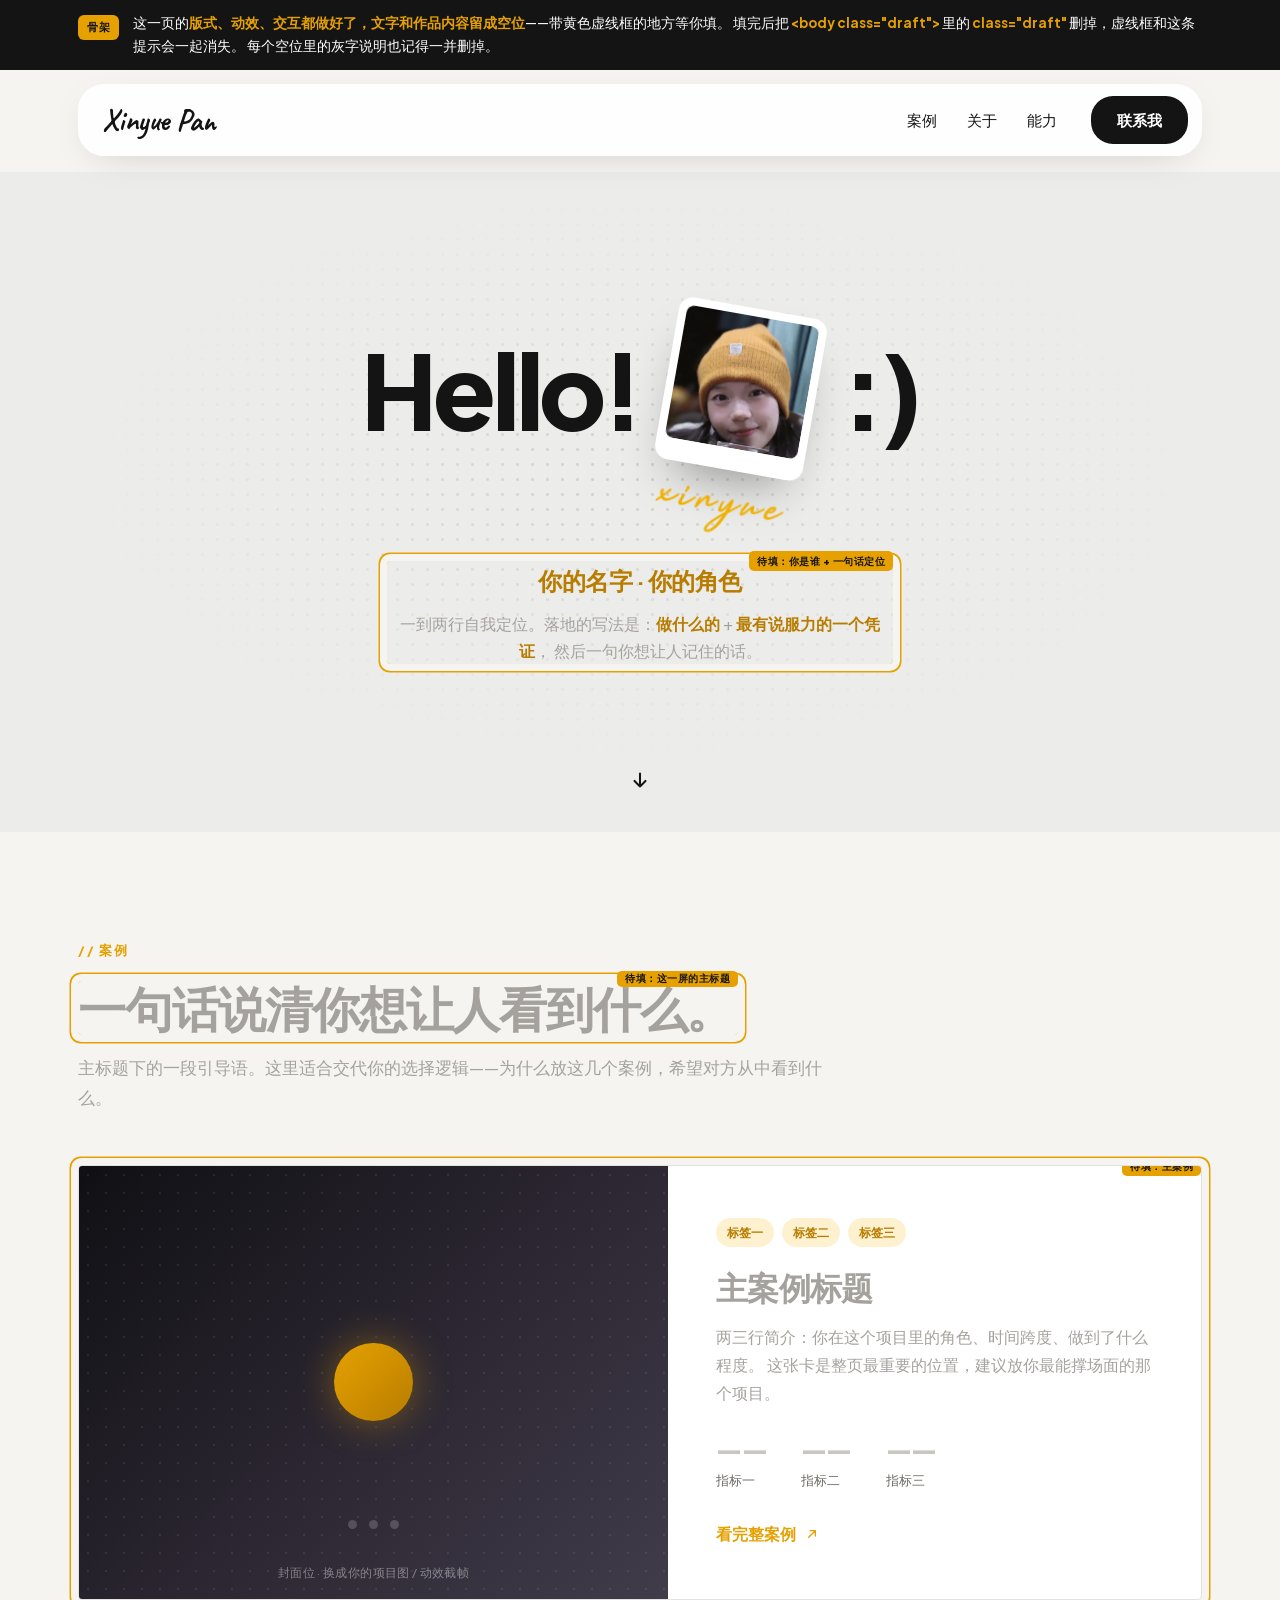
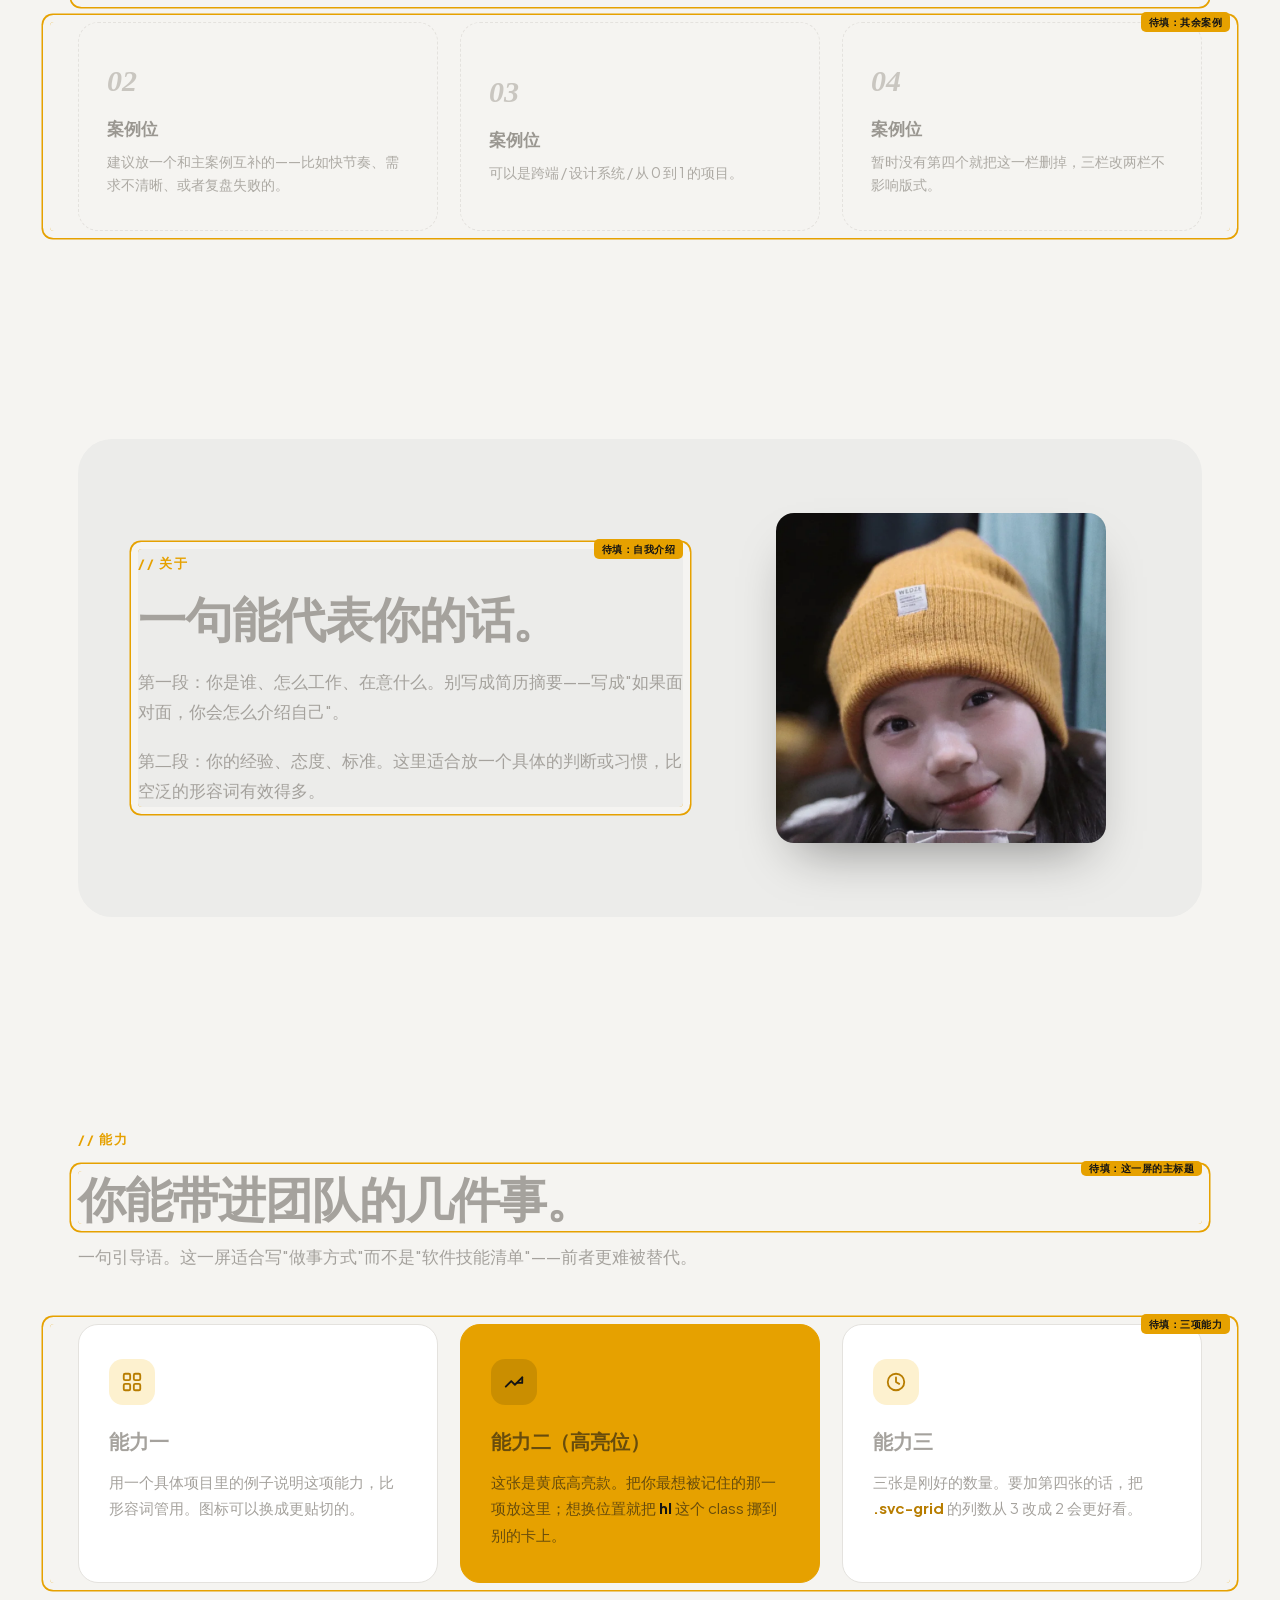
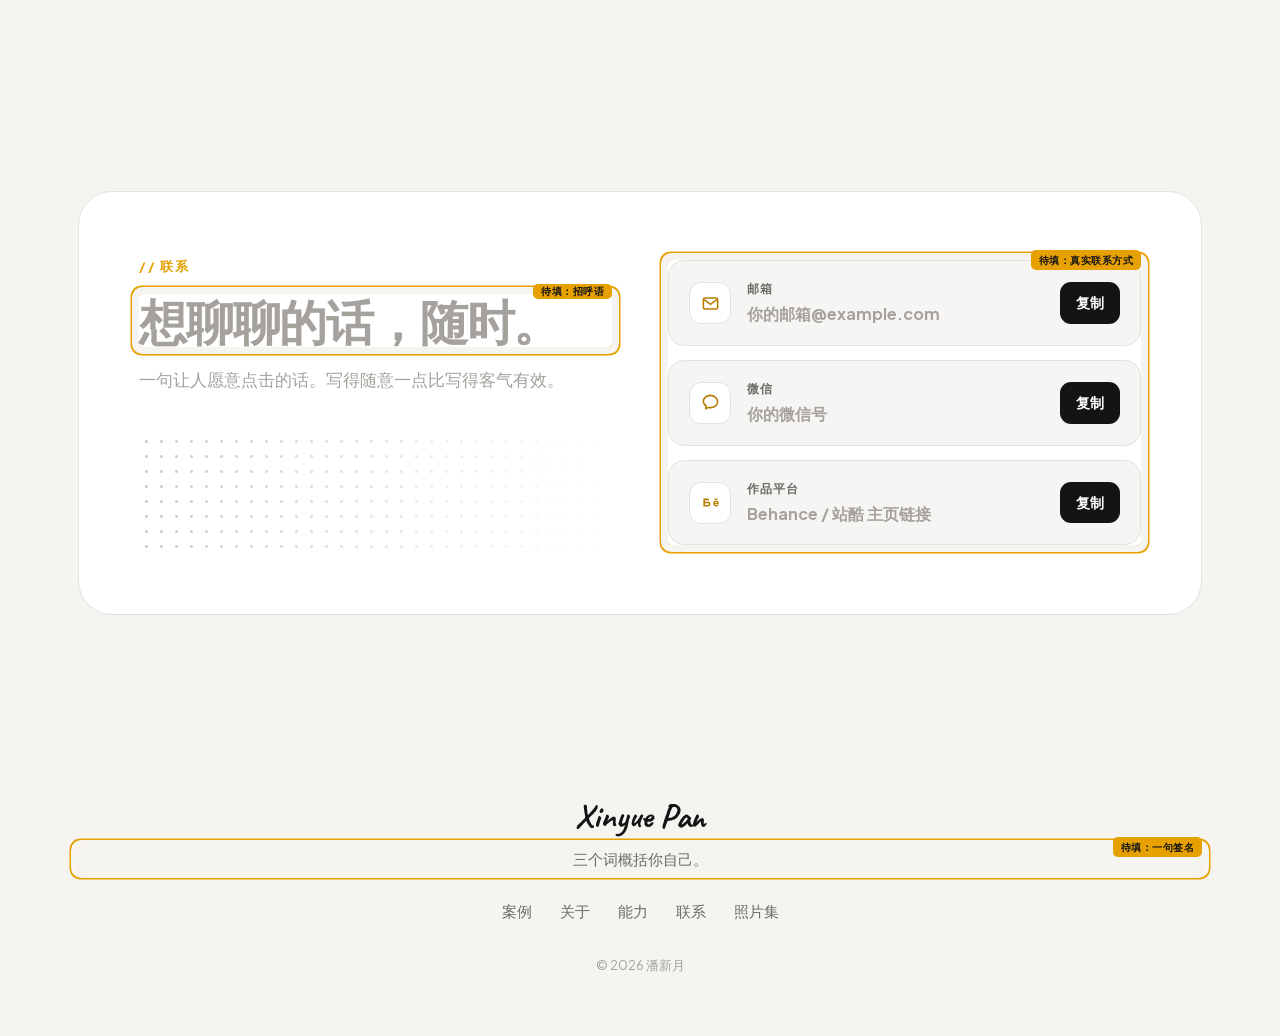
==== commit 361a1387: "首页退回为骨架：移除代写的内容，只留版式与动效 具体项目内容由本人呈现，这里不代劳。首页里我之前代写/从案例页推导出来的 文字全部撤掉，换成标注清楚的空位：  - Hero 自我定位、案例区文案、主案" ====
--- a/index.html
+++ b/index.html
@@ -3,14 +3,15 @@
 <head>
 <meta charset="UTF-8">
 <meta name="viewport" content="width=device-width, initial-scale=1.0">
-<title>潘新月 · 产品设计师作品集</title>
-<meta name="description" content="潘新月，产品设计师。两年独立主导多人语聊核心模块，从界面到布局规范与外观设计专利。系统化设计 · 数据驱动取舍 · 长期主导。">
+<title>潘新月 · 作品集</title>
+<!-- 待填：一句话描述，会出现在搜索结果和分享卡片上 -->
+<meta name="description" content="潘新月的作品集。">
 <link rel="icon" href="assets/img/favicon.svg" type="image/svg+xml">
 
-<!-- 社交分享卡片（微信 / LinkedIn / 脉脉） -->
+<!-- 社交分享卡片（微信 / LinkedIn / 脉脉）— 文案待填 -->
 <meta property="og:type" content="website">
-<meta property="og:title" content="潘新月 · 产品设计师作品集">
-<meta property="og:description" content="两年独立主导多人语聊核心模块，从界面到布局规范与外观设计专利。">
+<meta property="og:title" content="潘新月 · 作品集">
+<meta property="og:description" content="潘新月的作品集。">
 <meta property="og:image" content="assets/img/hero-portrait.webp">
 <meta property="og:locale" content="zh_CN">
 <meta name="twitter:card" content="summary_large_image">
@@ -25,10 +26,12 @@
 <style>
   /* ============================================================
      首页专属样式。通用变量见 assets/css/tokens.css
+     ⚠ 这个文件是"骨架"：版式、动效、交互都做好了，
+       文字和作品内容留成空位，由本人填。
      ============================================================ */
 
-  /* ---------- 草稿标记 ----------
-     <body class="draft"> 时显示。确认无误后删掉 class="draft"，
+  /* ---------- 待填位标记 ----------
+     <body class="draft"> 时显示。填完删掉 class="draft"，
      顶部提示条和所有黄色虚线框一并消失。 */
   .draft-bar{display:none}
   body.draft .draft-bar{
@@ -41,16 +44,19 @@
     letter-spacing:.06em;padding:3px 9px;border-radius:6px;margin-top:3px;
   }
   /* 用 box-shadow 画虚框而不是 outline+offset —— outline-offset 会撑出横向溢出 */
-  body.draft [data-draft]{
+  body.draft [data-slot]{
     position:relative;border-radius:4px;
     box-shadow:0 0 0 7px var(--bg),0 0 0 8.5px var(--gold);
   }
-  body.draft [data-draft]::after{
+  body.draft [data-slot]::after{
     /* right 不能为负值——绝对定位元素越界会撑出横向溢出 */
-    content:attr(data-draft);position:absolute;top:-10px;right:0;
+    content:attr(data-slot);position:absolute;top:-10px;right:0;
     background:var(--gold);color:var(--ink);font-size:10px;font-weight:800;letter-spacing:.05em;
     padding:2px 8px;border-radius:5px;white-space:nowrap;pointer-events:none;
   }
+  /* 空位里的说明文字，填完连同 .hint 一起删掉 */
+  .hint{color:#a5a29d}
+  .hint em{font-style:normal;color:var(--gold-deep);font-weight:700}
 
   /* ---------- 悬浮导航 ---------- */
   header{position:sticky;top:0;z-index:100;padding:14px 0 0}
@@ -103,10 +109,9 @@
   }
   .hero-title:has(.polaroid:hover) .t-left{transform:translateX(-34px)}
   .hero-title:has(.polaroid:hover) .t-right{transform:translateX(34px)}
-  .hero-intro{position:relative;z-index:2;text-align:center;margin-top:14px}
+  .hero-intro{position:relative;z-index:2;text-align:center;margin-top:14px;max-width:46ch}
   .hero-intro .who{font-size:clamp(19px,2.4vw,24px);font-weight:800;letter-spacing:-.02em}
-  .hero-intro .what{color:var(--muted);font-size:16px;margin-top:10px;line-height:1.7}
-  .hero-intro .what b{color:var(--ink);font-weight:700}
+  .hero-intro .what{font-size:16px;margin-top:10px;line-height:1.7}
   .scroll-down{
     position:absolute;left:50%;bottom:26px;transform:translateX(-50%);z-index:3;
     width:52px;height:52px;border-radius:50%;color:var(--ink);
@@ -138,7 +143,7 @@
     .hero-panel{padding:48px 18px 80px}
   }
 
-  /* ---------- 主案例（整宽）---------- */
+  /* ---------- 主案例位（整宽）---------- */
   .feature{
     display:grid;grid-template-columns:1.05fr .95fr;margin-top:52px;
     background:var(--card);border:1px solid var(--line);border-radius:var(--radius-xl);
@@ -149,83 +154,66 @@
   .feature .chips{display:flex;gap:8px;flex-wrap:wrap;margin-bottom:20px}
   .feature .chips span{font-size:12px;font-weight:700;color:var(--gold-deep);background:var(--gold-soft);padding:5px 11px;border-radius:20px}
   .feature h3{font-size:clamp(24px,3vw,32px);line-height:1.25}
-  .feature p{color:var(--muted);font-size:16px;line-height:1.75;margin-top:16px}
+  .feature p{font-size:16px;line-height:1.75;margin-top:16px}
   .feature .nums{display:flex;gap:34px;margin-top:30px;flex-wrap:wrap}
-  .feature .nums b{display:block;font-size:26px;font-weight:800;letter-spacing:-.02em;line-height:1}
+  .feature .nums b{display:block;font-size:26px;font-weight:800;letter-spacing:-.02em;line-height:1;color:#c9c6c0}
   .feature .nums span{display:block;font-size:12.5px;color:var(--muted);margin-top:7px}
   .feature .go{margin-top:32px;color:var(--gold);font-weight:700;font-size:15.5px;display:inline-flex;align-items:center;gap:8px}
   .feature .go svg{transition:transform .35s var(--ease)}
   .feature:hover .go svg{transform:translate(3px,-3px)}
   @media(max-width:860px){.feature{grid-template-columns:1fr}.feature .body{padding:38px 28px}}
 
-  /* ---------- 语音厅舞台线框（案例封面）----------
-     产品截图需脱敏，用线框示意代替；动效对应真实的空间逻辑：
-     主咖呼吸 → 声波扩散 → 麦位依次点亮 */
-  .shot{
+  /* ---------- 封面位（会动的抽象封面，换成项目图前先占着）---------- */
+  .cover-slot{
     position:relative;background:linear-gradient(135deg,#101014,#2a2530,#413c4a);
     min-height:380px;display:flex;align-items:center;justify-content:center;
     padding:38px 24px;overflow:hidden;
   }
-  .shot::before{
+  .cover-slot::before{
     content:"";position:absolute;inset:0;
     background-image:var(--dots-dark);background-size:18px 18px;
   }
-  .room{
-    position:relative;z-index:1;width:min(220px,60%);aspect-ratio:9/13;border-radius:14px;
-    background:linear-gradient(180deg,rgba(255,255,255,.05),rgba(255,255,255,.02));
-    border:1px solid rgba(255,255,255,.14);
-  }
-  .rm{position:absolute;border-radius:8px}
-  .rm.subtitle{top:7%;left:8%;right:8%;height:6%;background:rgba(255,255,255,.12);border:1px dashed rgba(255,255,255,.3);overflow:hidden}
-  .rm.subtitle::after{
-    content:"";position:absolute;inset:0;
-    background:linear-gradient(90deg,transparent,rgba(255,255,255,.28),transparent);
-    transform:translateX(-100%);
-  }
-  .rm.host{
-    top:20%;left:50%;width:40%;aspect-ratio:1;border-radius:50%;
+  .motif{position:relative;z-index:1;width:min(230px,62%);aspect-ratio:1;display:grid;place-items:center}
+  .motif .core{
+    position:absolute;width:34%;aspect-ratio:1;border-radius:50%;
     background:linear-gradient(135deg,var(--gold),var(--gold-deep));
     box-shadow:0 0 38px rgba(230,161,0,.42);
-    transform:translateX(-50%);
-  }
-  .rm.wave{
-    top:15%;left:50%;width:56%;aspect-ratio:1;border-radius:50%;
-    border:2px solid rgba(230,161,0,.3);
-    transform:translateX(-50%) scale(1);opacity:0;
-  }
-  .rm.mic{width:15%;aspect-ratio:1;border-radius:50%;background:rgba(255,255,255,.1);border:1px solid rgba(255,255,255,.28)}
-  .rm.slot{bottom:9%;left:8%;width:34%;height:11%;background:rgba(230,161,0,.15);border:1px dashed rgba(230,161,0,.45)}
-  .shot .cap{
+  }
+  .motif .ring{
+    position:absolute;width:52%;aspect-ratio:1;border-radius:50%;
+    border:2px solid rgba(230,161,0,.3);opacity:0;
+  }
+  .motif .dots{position:absolute;bottom:-14%;display:flex;gap:12px}
+  .motif .dots i{width:9px;height:9px;border-radius:50%;background:rgba(255,255,255,.18);display:block}
+  .cover-slot .cap{
     position:absolute;left:0;right:0;bottom:16px;z-index:1;text-align:center;
     font-size:11.5px;color:rgba(255,255,255,.42);letter-spacing:.03em;
   }
 
-  /* 只在进入视口后播放，离开就停——不做无人观看的动画 */
-  .room.live .rm.host{animation:breathe 3.4s var(--ease) infinite}
-  .room.live .rm.wave{animation:ripple 3.4s var(--ease) infinite}
-  .room.live .rm.wave.w2{animation-delay:1.13s}
-  .room.live .rm.wave.w3{animation-delay:2.26s}
-  .room.live .rm.mic{animation:blip 3.4s var(--ease) infinite}
-  .room.live .rm.mic.m2{animation-delay:.34s}
-  .room.live .rm.mic.m3{animation-delay:.68s}
-  .room.live .rm.subtitle::after{animation:sweep 3.4s var(--ease) infinite}
+  /* 只在进入视口后播放，滚走就停——不做无人观看的动画 */
+  .motif.live .core{animation:breathe 3.4s var(--ease) infinite}
+  .motif.live .ring{animation:ripple 3.4s var(--ease) infinite}
+  .motif.live .ring.r2{animation-delay:1.13s}
+  .motif.live .ring.r3{animation-delay:2.26s}
+  .motif.live .dots i{animation:blip 3.4s var(--ease) infinite}
+  .motif.live .dots i:nth-child(2){animation-delay:.34s}
+  .motif.live .dots i:nth-child(3){animation-delay:.68s}
 
   @keyframes breathe{
-    0%,100%{transform:translateX(-50%) scale(1);box-shadow:0 0 38px rgba(230,161,0,.42)}
-    45%    {transform:translateX(-50%) scale(1.07);box-shadow:0 0 54px rgba(230,161,0,.62)}
+    0%,100%{transform:scale(1);box-shadow:0 0 38px rgba(230,161,0,.42)}
+    45%    {transform:scale(1.08);box-shadow:0 0 54px rgba(230,161,0,.62)}
   }
   @keyframes ripple{
-    0%  {transform:translateX(-50%) scale(.72);opacity:0}
+    0%  {transform:scale(.7);opacity:0}
     18% {opacity:.85}
-    100%{transform:translateX(-50%) scale(1.5);opacity:0}
+    100%{transform:scale(1.65);opacity:0}
   }
   @keyframes blip{
-    0%,72%,100%{background:rgba(255,255,255,.1);transform:scale(1)}
-    80%        {background:rgba(230,161,0,.42);transform:scale(1.16)}
-  }
-  @keyframes sweep{0%,55%{transform:translateX(-100%)}85%,100%{transform:translateX(100%)}}
-
-  /* ---------- 待补案例位 ---------- */
+    0%,72%,100%{background:rgba(255,255,255,.18);transform:scale(1)}
+    80%        {background:var(--gold);transform:scale(1.35)}
+  }
+
+  /* ---------- 次级案例位 ---------- */
   .soon-grid{display:grid;grid-template-columns:repeat(3,1fr);gap:22px;margin-top:22px}
   .soon{
     border:1.5px dashed var(--line);border-radius:var(--radius);padding:34px 28px;
@@ -242,7 +230,7 @@
   .about-panel{background:var(--panel);border-radius:var(--radius-xl);padding:74px 60px}
   .about-grid{display:grid;grid-template-columns:1.15fr .85fr;gap:56px;align-items:center}
   .about-grid h2{margin:16px 0 22px}
-  .about-grid p{color:#3f3d39;font-size:16.5px;line-height:1.85}
+  .about-grid p{font-size:16.5px;line-height:1.85}
   .about-grid p + p{margin-top:18px}
   /* 宽度用 width:100% + max-width，避免 max-width:100% 相对于由自身撑开的父级循环求值 */
   .about-photo{justify-self:center;width:100%;max-width:330px}
@@ -255,7 +243,7 @@
   /* minmax(0,1fr)：单纯 1fr 的轨道下限是内容 min-content，会被固定宽度撑破窄屏 */
   @media(max-width:820px){.about-grid{grid-template-columns:minmax(0,1fr);gap:36px}.about-panel{padding:48px 28px}}
 
-  /* ---------- 能力 ---------- */
+  /* ---------- 能力位 ---------- */
   .svc-grid{display:grid;grid-template-columns:repeat(3,1fr);gap:22px;margin-top:52px}
   .svc{
     background:var(--card);border:1px solid var(--line);border-radius:var(--radius);padding:34px 30px;
@@ -269,20 +257,13 @@
   }
   .svc:hover .ic{transform:rotate(-8deg) scale(1.08)}
   .svc h4{font-size:20px;font-weight:800;letter-spacing:-.01em;margin-bottom:12px}
-  .svc p{color:var(--muted);font-size:15px;line-height:1.75}
+  .svc p{font-size:15px;line-height:1.75}
+  /* 中间这张是高亮款：想强调哪一项就把 hl 挪到哪一张上 */
   .svc.hl{background:var(--gold);border-color:var(--gold)}
   .svc.hl .ic{background:rgba(0,0,0,.12);color:var(--ink)}
-  .svc.hl p{color:rgba(20,20,20,.82)}
+  .svc.hl .hint{color:rgba(20,20,20,.6)}
+  .svc.hl .hint em{color:var(--ink)}
   @media(max-width:760px){.svc-grid{grid-template-columns:1fr}}
-
-  /* ---------- 方法 ---------- */
-  .steps{display:grid;grid-template-columns:repeat(5,1fr);gap:18px;margin-top:60px}
-  .step .sn{font-family:var(--serif);font-style:italic;font-size:32px;color:var(--gold);font-weight:700}
-  .step .st{font-size:16px;font-weight:800;margin:12px 0 8px}
-  .step .sd{font-size:13px;color:rgba(255,255,255,.6);line-height:1.6}
-  .method-src{margin-top:52px;padding-top:26px;border-top:1px solid rgba(255,255,255,.14);font-size:14px;color:rgba(255,255,255,.5)}
-  .method-src a{color:var(--gold);font-weight:700}
-  @media(max-width:860px){.steps{grid-template-columns:1fr 1fr;gap:30px}}
 
   /* ---------- 联系 ---------- */
   .contact-panel{
@@ -290,7 +271,7 @@
     padding:60px;display:grid;grid-template-columns:1fr 1fr;gap:56px;align-items:center;
   }
   .contact-left h2{margin:16px 0 20px}
-  .contact-left p{color:var(--muted);font-size:16.5px;max-width:40ch}
+  .contact-left p{font-size:16.5px;max-width:40ch}
   .contact-deco{
     margin-top:40px;height:120px;background-image:var(--dots);background-size:15px 15px;
     -webkit-mask-image:linear-gradient(90deg,#000,transparent);mask-image:linear-gradient(90deg,#000,transparent);
@@ -329,13 +310,14 @@
 </head>
 <body class="draft">
 
-<!-- ============ 草稿提示条（确认完删掉 <body> 上的 class="draft" 即整体消失）============ -->
+<!-- ============ 待填提示条（填完删掉 <body> 上的 class="draft" 即整体消失）============ -->
 <div class="draft-bar">
   <div class="wrap">
-    <span class="tag">草稿</span>
+    <span class="tag">骨架</span>
     <div>
-      页面里带黄色虚线框的地方是<b>代写的草稿，需要你本人核对</b>——尤其是邮箱、职级描述和自我介绍，
-      发出去之前请逐条改成真实信息。全部确认后，把 <b>&lt;body class="draft"&gt;</b> 里的 <b>class="draft"</b> 删掉，标记就全部消失了。
+      这一页的<b>版式、动效、交互都做好了，文字和作品内容留成空位</b>——带黄色虚线框的地方等你填。
+      填完后把 <b>&lt;body class="draft"&gt;</b> 里的 <b>class="draft"</b> 删掉，虚线框和这条提示会一起消失。
+      每个空位里的灰字说明也记得一并删掉。
     </div>
   </div>
 </div>
@@ -350,7 +332,6 @@
           <a href="#cases">案例</a>
           <a href="#about">关于</a>
           <a href="#skills">能力</a>
-          <a href="#method">方法</a>
         </div>
         <a href="#contact" class="kontakt">联系我</a>
       </div>
@@ -369,11 +350,11 @@
       </a>
       <h1 class="t-right">:)</h1>
     </div>
-    <div class="hero-intro">
-      <div class="who">潘新月 · 产品设计师</div>
-      <p class="what">
-        两年独立主导多人语聊核心模块 · <b>外观设计专利第一发明人</b><br>
-        把一次设计判断，做成一套别人能反复调用的规则。
+    <div class="hero-intro" data-slot="待填：你是谁 + 一句话定位">
+      <div class="who hint"><em>你的名字 · 你的角色</em></div>
+      <p class="what hint">
+        一到两行自我定位。落地的写法是：<em>做什么的</em> + <em>最有说服力的一个凭证</em>，
+        然后一句你想让人记住的话。
       </p>
     </div>
     <a href="#cases" class="scroll-down" aria-label="向下查看案例">
@@ -386,37 +367,32 @@
 <section id="cases">
   <div class="wrap" data-reveal>
     <span class="kicker">案例</span>
-    <h2 style="margin-top:20px;max-width:20ch" data-words>一个模块，我主导它一路进化。</h2>
-    <p class="lead">比起铺开十个浅的项目，我更想让你看清一件事我能扛多久、扛到什么层级。下面是主案例的完整过程。</p>
-  </div>
-
+    <h2 style="margin-top:20px;max-width:20ch" class="hint" data-slot="待填：这一屏的主标题">一句话说清你想让人看到什么。</h2>
+    <p class="lead hint">主标题下的一段引导语。这里适合交代你的选择逻辑——为什么放这几个案例，希望对方从中看到什么。</p>
+  </div>
+
+  <!-- 主案例位：整宽大卡。href 改成你的案例页 -->
   <div class="wrap">
-    <a class="feature" href="case-voice-layout.html" data-reveal>
-      <div class="shot">
-        <div class="room" data-room role="img" aria-label="语音厅主咖放大布局线框示意：顶部字幕条、中央放大的主咖位与声波、右侧等距麦位、底部玩法入口">
-          <span class="rm subtitle"></span>
-          <span class="rm wave w1"></span>
-          <span class="rm wave w2"></span>
-          <span class="rm wave w3"></span>
-          <span class="rm host"></span>
-          <span class="rm mic m1" style="top:56%;right:9%"></span>
-          <span class="rm mic m2" style="top:69%;right:9%"></span>
-          <span class="rm mic m3" style="top:82%;right:9%"></span>
-          <span class="rm slot"></span>
-        </div>
-        <div class="cap">主咖放大布局 · 线框示意（产品截图已脱敏）</div>
+    <a class="feature" href="case-voice-layout.html" data-reveal data-slot="待填：主案例">
+      <div class="cover-slot">
+        <div class="motif" data-motif aria-hidden="true">
+          <span class="ring r1"></span><span class="ring r2"></span><span class="ring r3"></span>
+          <span class="core"></span>
+          <span class="dots"><i></i><i></i><i></i></span>
+        </div>
+        <div class="cap">封面位 · 换成你的项目图 / 动效截帧</div>
       </div>
       <div class="body">
-        <div class="chips"><span>系统设计</span><span>2 年主导</span><span>外观设计专利</span></div>
-        <h3>语音厅布局系统</h3>
-        <p>
-          多人语聊业务唯一设计师，2024.3 → 2026.4 独立主导四个阶段——
-          从一个能用的容器，到写进规范、拿下专利、能长出全场景玩法的空间系统。
+        <div class="chips"><span>标签一</span><span>标签二</span><span>标签三</span></div>
+        <h3 class="hint">主案例标题</h3>
+        <p class="hint">
+          两三行简介：你在这个项目里的角色、时间跨度、做到了什么程度。
+          这张卡是整页最重要的位置，建议放你最能撑场面的那个项目。
         </p>
         <div class="nums">
-          <div><b data-count="1.9" data-decimals="1" data-prefix="+" data-suffix="%">+1.9%</b><span>进房转化</span></div>
-          <div><b data-count="5.6" data-decimals="1" data-prefix="+" data-suffix="%">+5.6%</b><span>付费转化</span></div>
-          <div><b data-count="900" data-prefix="+" data-suffix="%">+900%</b><span>在线峰值</span></div>
+          <div><b>——</b><span>指标一</span></div>
+          <div><b>——</b><span>指标二</span></div>
+          <div><b>——</b><span>指标三</span></div>
         </div>
         <span class="go">看完整案例
           <svg width="16" height="16" viewBox="0 0 24 24" fill="none" aria-hidden="true"><path d="M7 17L17 7M17 7H9M17 7v8" stroke="currentColor" stroke-width="2" stroke-linecap="round" stroke-linejoin="round"/></svg>
@@ -425,10 +401,11 @@
     </a>
   </div>
 
-  <div class="wrap soon-grid" data-stagger="90" data-draft="待补：换成你的真实案例">
-    <div class="soon"><div class="n">02</div><h4>案例整理中</h4><p>第二个案例的位置。建议放一个和主案例互补的——比如快节奏、需求不清晰、或者失败后复盘的。</p></div>
-    <div class="soon"><div class="n">03</div><h4>案例整理中</h4><p>第三个案例的位置。可以是跨端 / 设计系统 / 从 0 到 1 的项目。</p></div>
-    <div class="soon"><div class="n">04</div><h4>案例整理中</h4><p>如果暂时没有第四个，把这一栏删掉即可，三栏改两栏不影响版式。</p></div>
+  <!-- 次级案例位：不够三个就删掉多余的，两栏一栏都不影响版式 -->
+  <div class="wrap soon-grid" data-stagger="90" data-slot="待填：其余案例">
+    <div class="soon"><div class="n">02</div><h4>案例位</h4><p>建议放一个和主案例互补的——比如快节奏、需求不清晰、或者复盘失败的。</p></div>
+    <div class="soon"><div class="n">03</div><h4>案例位</h4><p>可以是跨端 / 设计系统 / 从 0 到 1 的项目。</p></div>
+    <div class="soon"><div class="n">04</div><h4>案例位</h4><p>暂时没有第四个就把这一栏删掉，三栏改两栏不影响版式。</p></div>
   </div>
 </section>
 
@@ -437,20 +414,15 @@
   <div class="wrap">
     <div class="about-panel" data-reveal>
       <div class="about-grid">
-        <div>
+        <div data-slot="待填：自我介绍">
           <span class="kicker">关于</span>
-          <h2 data-words>把设计做成能被复用的规则。</h2>
-          <div data-draft="待改：这两段是代写草稿">
-            <p>
-              我是潘新月，产品设计师。过去两年作为多人语聊业务的唯一设计师，独立主导了语音厅这个核心模块的完整演化——
-              从统一舞台框架，到主咖放大布局，再到写进《泛多人语音厅布局规范》的三板块系统。
-            </p>
-            <p>
-              我不太满足于把单个界面画好。真正让我有成就感的，是抽象出一套规则，
-              让后面的人做新玩法时能直接站在上面，而不是重新造一遍轮子。
-              做取舍的时候，我会把"为什么是这一版"讲清楚——这比方案本身更重要。
-            </p>
-          </div>
+          <h2 class="hint">一句能代表你的话。</h2>
+          <p class="hint">
+            第一段：你是谁、怎么工作、在意什么。别写成简历摘要——写成"如果面对面，你会怎么介绍自己"。
+          </p>
+          <p class="hint">
+            第二段：你的经验、态度、标准。这里适合放一个具体的判断或习惯，比空泛的形容词有效得多。
+          </p>
         </div>
         <div class="about-photo">
           <div class="about-square">
@@ -466,44 +438,25 @@
 <section id="skills">
   <div class="wrap" data-reveal>
     <span class="kicker">能力</span>
-    <h2 style="margin-top:20px" data-words>我能带进团队的三件事。</h2>
-    <p class="lead">不是技能清单，是我在实际项目里被反复验证过的三种做事方式。</p>
-  </div>
-  <div class="wrap svc-grid" data-stagger="110">
+    <h2 style="margin-top:20px" class="hint" data-slot="待填：这一屏的主标题">你能带进团队的几件事。</h2>
+    <p class="lead hint">一句引导语。这一屏适合写"做事方式"而不是"软件技能清单"——前者更难被替代。</p>
+  </div>
+  <div class="wrap svc-grid" data-stagger="110" data-slot="待填：三项能力">
     <div class="svc">
       <div class="ic"><svg width="22" height="22" viewBox="0 0 24 24" fill="none" aria-hidden="true"><rect x="3" y="3" width="7" height="7" rx="1.5" stroke="currentColor" stroke-width="2"/><rect x="14" y="3" width="7" height="7" rx="1.5" stroke="currentColor" stroke-width="2"/><rect x="3" y="14" width="7" height="7" rx="1.5" stroke="currentColor" stroke-width="2"/><rect x="14" y="14" width="7" height="7" rx="1.5" stroke="currentColor" stroke-width="2"/></svg></div>
-      <h4>系统化设计</h4>
-      <p>把一次性的方案抽象成可复用的结构。语音厅的三板块 + 多尺寸 + 多结构，让 3v3、1v8、2v8 这些玩法能从同一套规则里拼出来，不用每个都自己造一遍。</p>
+      <h4 class="hint">能力一</h4>
+      <p class="hint">用一个具体项目里的例子说明这项能力，比形容词管用。图标可以换成更贴切的。</p>
     </div>
     <div class="svc hl">
       <div class="ic"><svg width="22" height="22" viewBox="0 0 24 24" fill="none" aria-hidden="true"><path d="M3 17l6-6 4 4 8-8" stroke="currentColor" stroke-width="2" stroke-linecap="round" stroke-linejoin="round"/><path d="M21 7v6h-6" stroke="currentColor" stroke-width="2" stroke-linecap="round" stroke-linejoin="round"/></svg></div>
-      <h4>数据驱动的取舍</h4>
-      <p>敢在冲突处做减法，并说清判断依据。主咖区从 30% 放大到 70%，牺牲的是麦位信息密度——这个取舍我能讲明白代价是什么、换回了什么，以及数据是否支持。</p>
+      <h4 class="hint">能力二（高亮位）</h4>
+      <p class="hint">这张是黄底高亮款。把你最想被记住的那一项放这里；想换位置就把 <em>hl</em> 这个 class 挪到别的卡上。</p>
     </div>
     <div class="svc">
       <div class="ic"><svg width="22" height="22" viewBox="0 0 24 24" fill="none" aria-hidden="true"><circle cx="12" cy="12" r="9" stroke="currentColor" stroke-width="2"/><path d="M12 7v5l3.5 2" stroke="currentColor" stroke-width="2" stroke-linecap="round" stroke-linejoin="round"/></svg></div>
-      <h4>长期主导</h4>
-      <p>不是灵光一现，是把一件事扛住两年、越扛越对。一个核心模块从容器层做到系统层，每一级认知上移都换来了更大的业务杠杆。</p>
-    </div>
-  </div>
-</section>
-
-<!-- ============ 方法 ============ -->
-<section id="method" class="on-dark" data-spotlight>
-  <div class="wrap">
-    <span class="kicker" data-reveal>方法</span>
-    <h2 data-words>我主导核心模块的 5 步框架。</h2>
-    <p class="lead" data-reveal>这套框架不是事后总结出来好看的，是语音厅四个阶段一步步走出来的。</p>
-    <div class="steps" data-stagger="100">
-      <div class="step"><div class="sn">01</div><div class="st">建容器</div><div class="sd">先立一个能生长的框架，而不是急着加功能。</div></div>
-      <div class="step"><div class="sn">02</div><div class="st">找爆点</div><div class="sd">在体验层找到最能撬动增量的那一处，重点放大。</div></div>
-      <div class="step"><div class="sn">03</div><div class="st">做取舍</div><div class="sd">在冲突处敢做减法，并说清判断依据。</div></div>
-      <div class="step"><div class="sn">04</div><div class="st">沉资产</div><div class="sd">把好方案固化成专利与规范，让创新可复用。</div></div>
-      <div class="step"><div class="sn">05</div><div class="st">升系统</div><div class="sd">抽象成一套规则，让未来玩法即插即用。</div></div>
-    </div>
-    <p class="method-src" data-reveal>
-      每一步在实际项目里长什么样，<a href="case-voice-layout.html">在语音厅案例里逐段展开了 →</a>
-    </p>
+      <h4 class="hint">能力三</h4>
+      <p class="hint">三张是刚好的数量。要加第四张的话，把 <em>.svc-grid</em> 的列数从 3 改成 2 会更好看。</p>
+    </div>
   </div>
 </section>
 
@@ -513,24 +466,24 @@
     <div class="contact-panel" data-reveal>
       <div class="contact-left">
         <span class="kicker">联系</span>
-        <h2 data-words>想聊聊的话，随时。</h2>
-        <p>不管是岗位机会、项目合作，还是单纯想问问语音厅那套系统是怎么推下来的——都欢迎。</p>
+        <h2 class="hint" data-slot="待填：招呼语">想聊聊的话，随时。</h2>
+        <p class="hint">一句让人愿意点击的话。写得随意一点比写得客气有效。</p>
         <div class="contact-deco" aria-hidden="true"></div>
       </div>
-      <div class="contact-rows" data-draft="待改：换成你的真实联系方式">
+      <div class="contact-rows" data-slot="待填：真实联系方式">
         <div class="crow">
           <span class="ic"><svg width="19" height="19" viewBox="0 0 24 24" fill="none" aria-hidden="true"><rect x="3" y="5" width="18" height="14" rx="2" stroke="currentColor" stroke-width="2"/><path d="M4 7l8 6 8-6" stroke="currentColor" stroke-width="2"/></svg></span>
-          <span class="txt"><b>邮箱</b><span id="mail">你的邮箱@example.com</span></span>
+          <span class="txt"><b>邮箱</b><span id="mail" class="hint">你的邮箱@example.com</span></span>
           <button class="copy" type="button" data-copy="#mail">复制</button>
         </div>
         <div class="crow">
           <span class="ic"><svg width="19" height="19" viewBox="0 0 24 24" fill="none" aria-hidden="true"><path d="M12 3c-4.97 0-9 3.36-9 7.5 0 2.4 1.36 4.54 3.47 5.9L6 20l3.3-1.8c.86.2 1.76.3 2.7.3 4.97 0 9-3.36 9-7.5S16.97 3 12 3z" stroke="currentColor" stroke-width="2" stroke-linejoin="round"/></svg></span>
-          <span class="txt"><b>微信</b><span id="wechat">你的微信号</span></span>
+          <span class="txt"><b>微信</b><span id="wechat" class="hint">你的微信号</span></span>
           <button class="copy" type="button" data-copy="#wechat">复制</button>
         </div>
         <div class="crow">
           <span class="ic"><svg width="19" height="19" viewBox="0 0 24 24" fill="currentColor" aria-hidden="true"><path d="M9 7H3v10h6a3 3 0 000-6 2.5 2.5 0 000-4zm-4 2h3.5a1 1 0 010 2H5V9zm0 4h4a1 1 0 010 2H5v-2zm12-6h4v1.5h-4V7zm2 2.5c-2 0-3.5 1.6-3.5 3.75S17 17 19 17s3.2-1.2 3.4-2.5h-1.9c-.2.5-.7.8-1.4.8-.9 0-1.5-.6-1.6-1.5h5c.3-2.4-1.1-4.3-3.5-4.3zm-1.4 3c.1-.9.7-1.4 1.5-1.4s1.3.5 1.4 1.4h-2.9z"/></svg></span>
-          <span class="txt"><b>作品平台</b><span id="behance">Behance / 站酷 主页链接</span></span>
+          <span class="txt"><b>作品平台</b><span id="behance" class="hint">Behance / 站酷 主页链接</span></span>
           <button class="copy" type="button" data-copy="#behance">复制</button>
         </div>
       </div>
@@ -542,12 +495,11 @@
 <footer>
   <div class="wrap">
     <div class="foot-logo">Xinyue Pan</div>
-    <div class="foot-tag">系统 · 空间 · 长期主导</div>
+    <div class="foot-tag hint" data-slot="待填：一句签名">三个词概括你自己。</div>
     <div class="foot-nav">
       <a href="#cases">案例</a>
       <a href="#about">关于</a>
       <a href="#skills">能力</a>
-      <a href="#method">方法</a>
       <a href="#contact">联系</a>
       <a href="gallery.html">照片集</a>
     </div>
@@ -557,13 +509,14 @@
 
 <script src="assets/js/motion.js" defer></script>
 <script>
-  // 舞台动画只在进入视口时播放，离开就停——不做无人观看的动画
+  // 封面动效只在进入视口时播放，滚走就停——不做无人观看的动画
   (function () {
-    var stage = document.querySelector('[data-room]');
-    if (!stage || !('IntersectionObserver' in window)) { if (stage) stage.classList.add('live'); return; }
+    var m = document.querySelector('[data-motif]');
+    if (!m) return;
+    if (!('IntersectionObserver' in window)) { m.classList.add('live'); return; }
     new IntersectionObserver(function (es) {
-      es.forEach(function (e) { stage.classList.toggle('live', e.isIntersecting); });
-    }, { threshold: .25 }).observe(stage);
+      es.forEach(function (e) { m.classList.toggle('live', e.isIntersecting); });
+    }, { threshold: .25 }).observe(m);
   })();
 </script>
 </body>
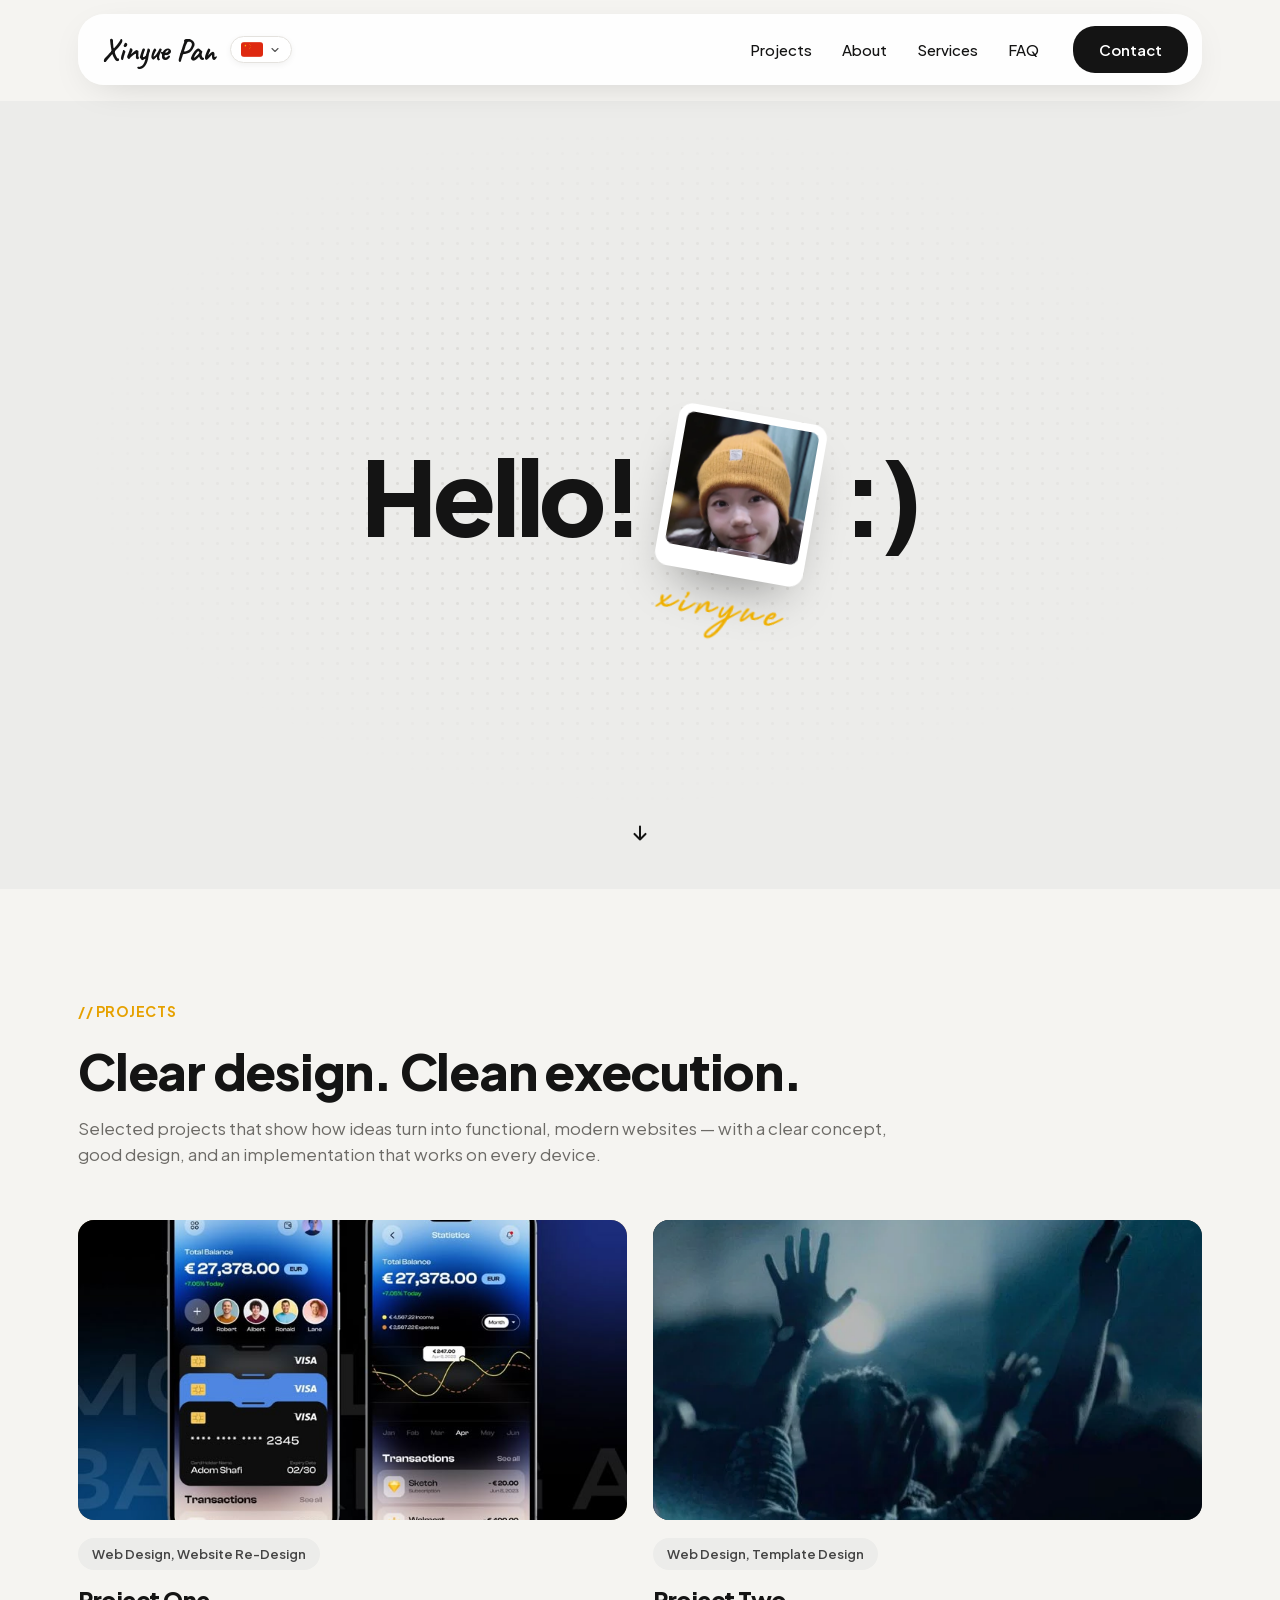
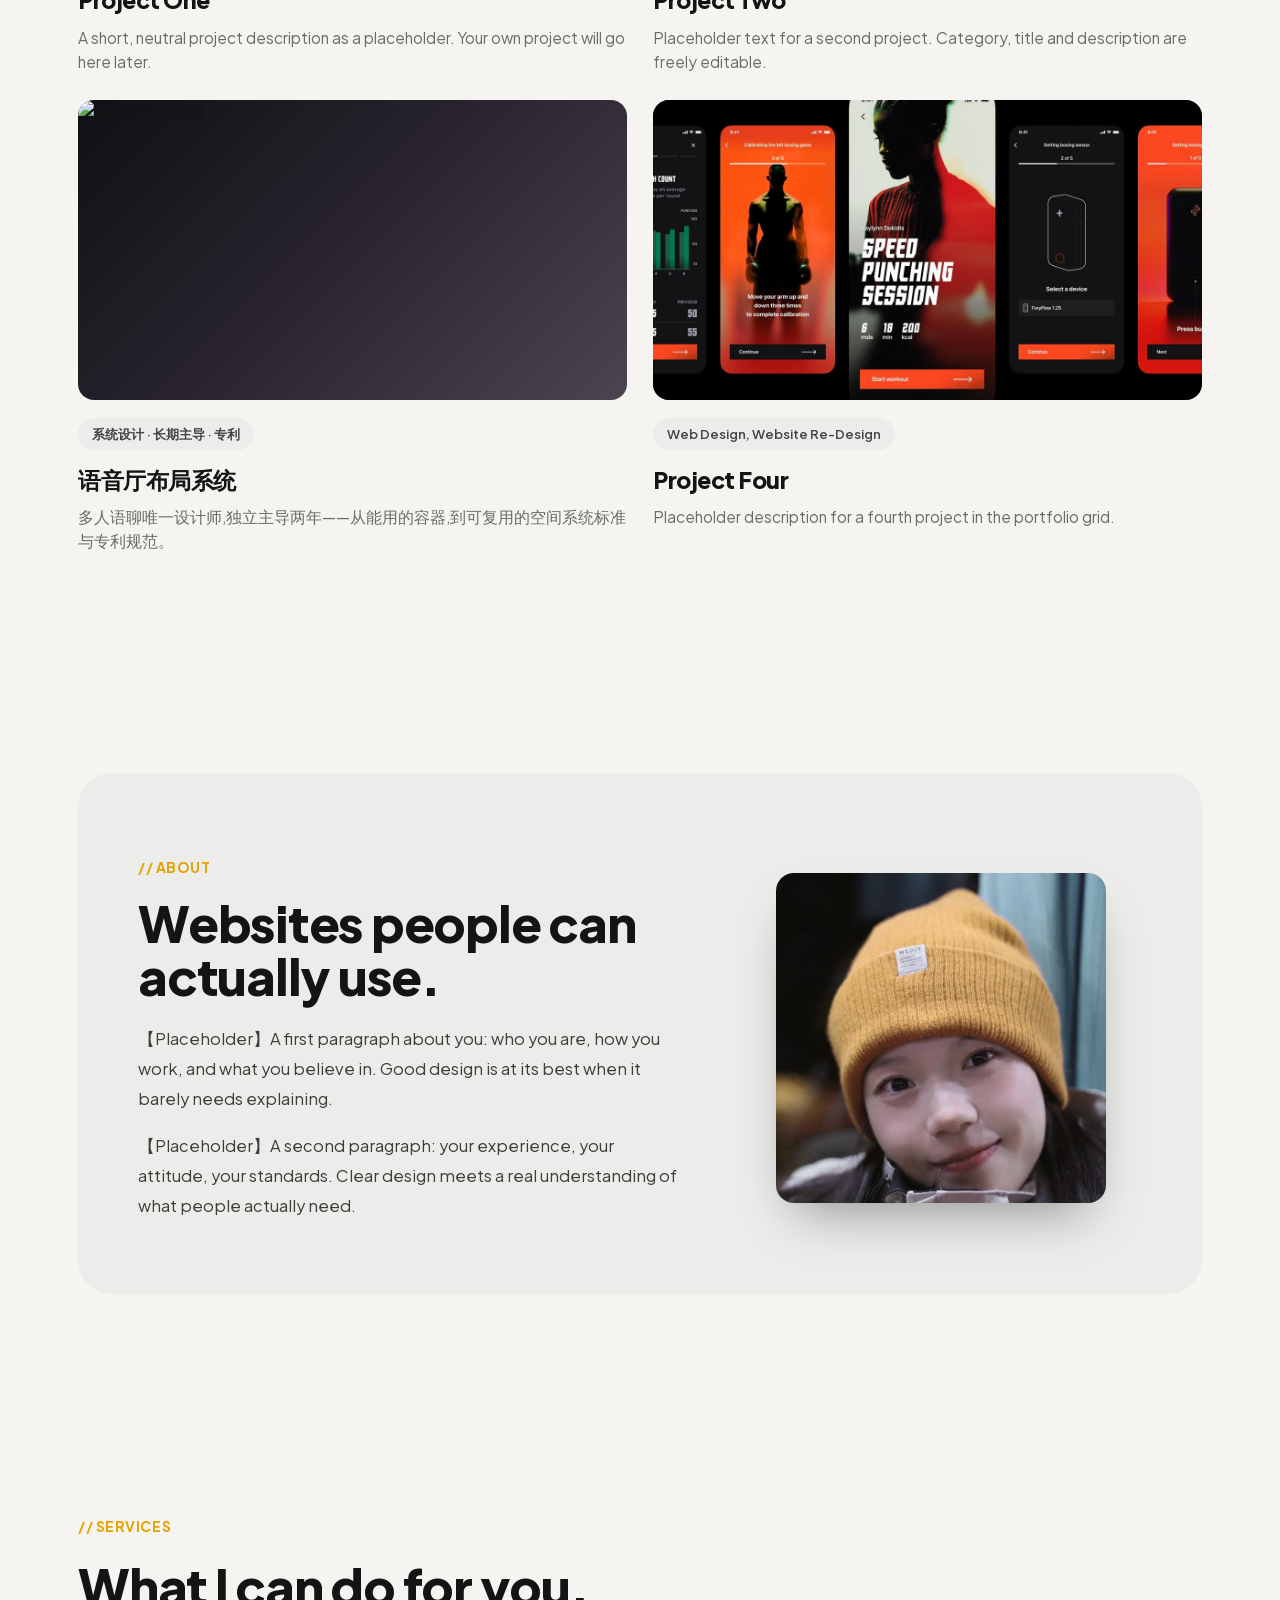
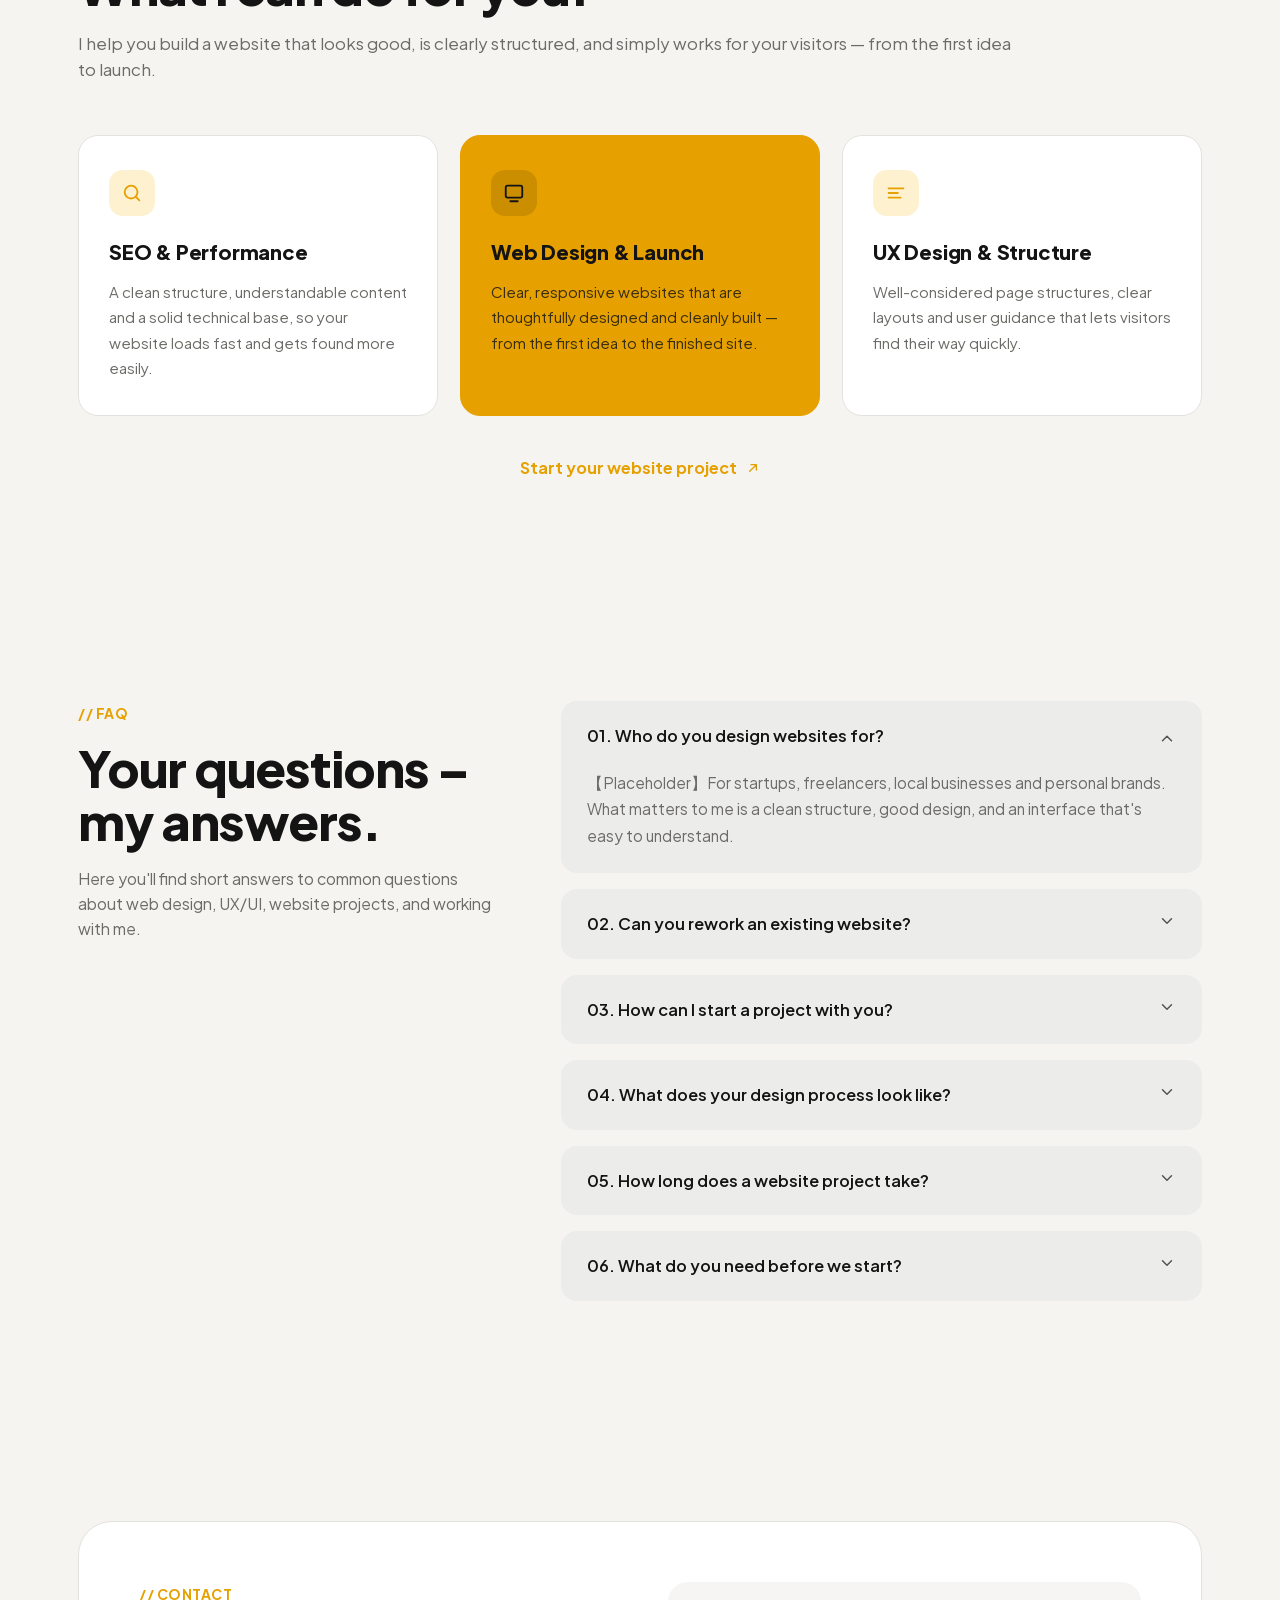
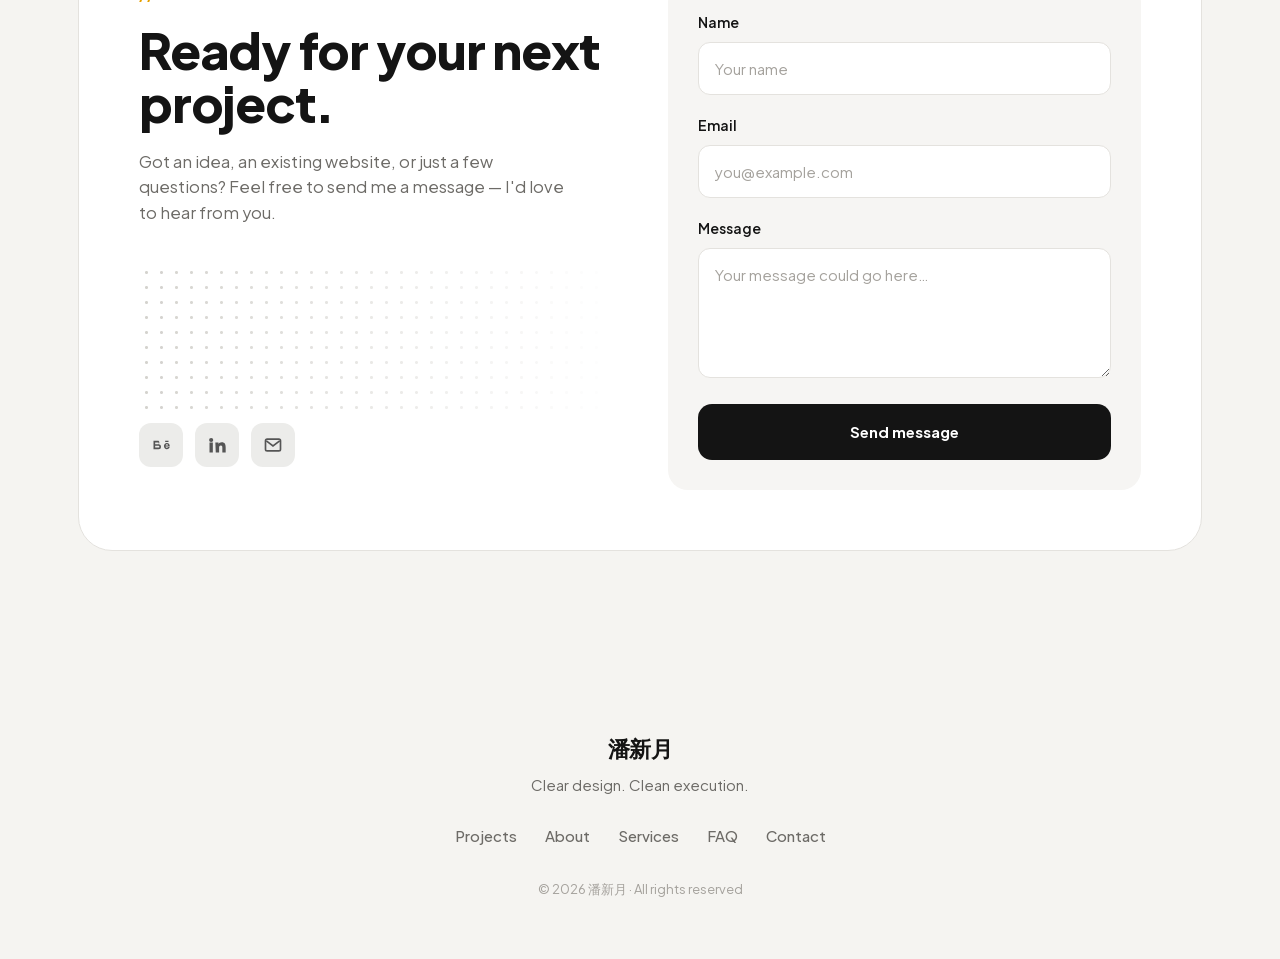
==== commit 28818257: "撤回擅自做的结构与内容改动，首页恢复原版 上一版我把首页重写成了自己设计的骨架，越权了。内容与结构由本人决定， 这里只保留修复。  恢复 - index.html 回到原 paul-style-rep" ====
--- a/index.html
+++ b/index.html
@@ -1,62 +1,50 @@
 <!DOCTYPE html>
-<html lang="zh-CN">
+<html lang="en">
 <head>
 <meta charset="UTF-8">
 <meta name="viewport" content="width=device-width, initial-scale=1.0">
-<title>潘新月 · 作品集</title>
-<!-- 待填：一句话描述，会出现在搜索结果和分享卡片上 -->
-<meta name="description" content="潘新月的作品集。">
+<title>Web Design — Portfolio</title>
 <link rel="icon" href="assets/img/favicon.svg" type="image/svg+xml">
-
-<!-- 社交分享卡片（微信 / LinkedIn / 脉脉）— 文案待填 -->
 <meta property="og:type" content="website">
-<meta property="og:title" content="潘新月 · 作品集">
-<meta property="og:description" content="潘新月的作品集。">
+<meta property="og:title" content="Web Design — Portfolio">
 <meta property="og:image" content="assets/img/hero-portrait.webp">
-<meta property="og:locale" content="zh_CN">
-<meta name="twitter:card" content="summary_large_image">
-
-<!-- 样式：字体 → 变量 → 基础 → 动效 → 本页专属 -->
+
+<!-- 自托管字体：fonts.googleapis.com 国内不可达 -->
 <link rel="stylesheet" href="assets/css/fonts.css">
 <link rel="stylesheet" href="assets/css/tokens.css">
-<link rel="stylesheet" href="assets/css/base.css">
 <link rel="stylesheet" href="assets/css/motion.css">
-<link rel="preload" as="font" type="font/woff2" href="assets/fonts/plus-jakarta-sans-var.woff2" crossorigin>
-<link rel="preload" as="font" type="font/woff2" href="assets/fonts/caveat-700.woff2" crossorigin>
 <style>
   /* ============================================================
-     首页专属样式。通用变量见 assets/css/tokens.css
-     ⚠ 这个文件是"骨架"：版式、动效、交互都做好了，
-       文字和作品内容留成空位，由本人填。
+     版式/交互复刻参考：paul-hahn.com（个人信息与图片已换占位符）
      ============================================================ */
-
-  /* ---------- 待填位标记 ----------
-     <body class="draft"> 时显示。填完删掉 class="draft"，
-     顶部提示条和所有黄色虚线框一并消失。 */
-  .draft-bar{display:none}
-  body.draft .draft-bar{
-    display:block;background:var(--ink);color:#fff;font-size:13.5px;line-height:1.7;padding:12px 0;
-  }
-  body.draft .draft-bar b{color:var(--gold)}
-  body.draft .draft-bar .wrap{display:flex;gap:14px;align-items:flex-start}
-  body.draft .draft-bar .tag{
-    flex-shrink:0;background:var(--gold);color:var(--ink);font-weight:800;font-size:11px;
-    letter-spacing:.06em;padding:3px 9px;border-radius:6px;margin-top:3px;
-  }
-  /* 用 box-shadow 画虚框而不是 outline+offset —— outline-offset 会撑出横向溢出 */
-  body.draft [data-slot]{
-    position:relative;border-radius:4px;
-    box-shadow:0 0 0 7px var(--bg),0 0 0 8.5px var(--gold);
-  }
-  body.draft [data-slot]::after{
-    /* right 不能为负值——绝对定位元素越界会撑出横向溢出 */
-    content:attr(data-slot);position:absolute;top:-10px;right:0;
-    background:var(--gold);color:var(--ink);font-size:10px;font-weight:800;letter-spacing:.05em;
-    padding:2px 8px;border-radius:5px;white-space:nowrap;pointer-events:none;
-  }
-  /* 空位里的说明文字，填完连同 .hint 一起删掉 */
-  .hint{color:#a5a29d}
-  .hint em{font-style:normal;color:var(--gold-deep);font-weight:700}
+  :root{
+    --bg:#f5f4f1;          /* 暖白底 */
+    --panel:#ececea;       /* 浅灰大面板 */
+    --card:#ffffff;
+    --ink:#141414;
+    --muted:#6d6b67;
+    --line:#e4e2de;
+    --blue:#e6a100;        /* 强调黄 */
+    --blue-deep:#b87d00;
+    --radius-xl:34px;
+    --radius:20px;
+    --maxw:1180px;
+    --ease:cubic-bezier(.22,1,.36,1);
+    --dots:radial-gradient(circle, #cfcdc8 1.3px, transparent 1.6px);
+  }
+  *{box-sizing:border-box;margin:0;padding:0}
+  html{scroll-behavior:smooth}
+  body{
+    font-family:"Plus Jakarta Sans",-apple-system,BlinkMacSystemFont,"PingFang SC","Helvetica Neue",Arial,sans-serif;
+    background:var(--bg);color:var(--ink);line-height:1.55;
+    -webkit-font-smoothing:antialiased;overflow-x:hidden;
+  }
+  a{color:inherit;text-decoration:none}
+  .wrap{max-width:var(--maxw);margin:0 auto;padding:0 28px}
+  .blue-label{color:var(--blue);font-weight:700;font-size:14px;letter-spacing:.04em}
+  .blue-label::before{content:"// "}
+  h2{font-size:clamp(30px,4.4vw,50px);line-height:1.06;letter-spacing:-.025em;font-weight:800}
+  section{padding:110px 0}
 
   /* ---------- 悬浮导航 ---------- */
   header{position:sticky;top:0;z-index:100;padding:14px 0 0}
@@ -66,30 +54,24 @@
     display:flex;align-items:center;justify-content:space-between;
     padding:12px 14px 12px 24px;
   }
-  .brand .name{font-family:var(--font-hand);font-weight:700;font-size:30px;line-height:1;white-space:nowrap}
+  .brand{display:flex;align-items:center;gap:14px}
+  .brand .name{font-family:"Caveat",cursive;font-weight:700;font-size:30px;line-height:1;letter-spacing:0;white-space:nowrap}
+  .lang{display:flex;align-items:center;gap:6px;background:#fff;border:1px solid var(--line);border-radius:20px;padding:5px 10px;font-size:13px;box-shadow:0 2px 6px rgba(0,0,0,.05);cursor:pointer}
+  .lang .flag{width:22px;height:15px;border-radius:3px;display:block;object-fit:cover}
   .nav-right{display:flex;align-items:center;gap:34px}
   .nav-links{display:flex;gap:30px;font-size:15px;font-weight:500}
-  .nav-links a{position:relative;transition:color .2s var(--ease)}
-  .nav-links a::after{
-    content:"";position:absolute;left:0;right:0;bottom:-5px;height:2px;background:var(--gold);
-    transform:scaleX(0);transform-origin:100% 50%;transition:transform .4s var(--ease);
-  }
-  .nav-links a:hover{color:var(--gold)}
-  .nav-links a:hover::after{transform:scaleX(1);transform-origin:0 50%}
-  .kontakt{
-    background:var(--ink);color:#fff;font-weight:600;font-size:15px;padding:12px 26px;border-radius:22px;
-    transition:background .25s var(--ease),box-shadow .35s var(--ease);
-  }
-  .kontakt:hover{background:#000;box-shadow:0 12px 28px -12px rgba(0,0,0,.55)}
+  .nav-links a{transition:color .2s var(--ease)}
+  .nav-links a:hover{color:var(--blue)}
+  .kontakt{background:var(--ink);color:#fff;font-weight:600;font-size:15px;padding:12px 26px;border-radius:22px;transition:transform .25s var(--ease),background .25s var(--ease)}
+  .kontakt:hover{transform:translateY(-2px);background:#000}
   @media(max-width:820px){.nav-links{display:none}}
 
   /* ---------- Hero ---------- */
   .hero{padding:16px 0 0}
   .hero-panel{
-    position:relative;background:var(--panel);
-    min-height:min(76svh,660px);
-    display:flex;flex-direction:column;align-items:center;justify-content:center;
-    overflow:hidden;padding:64px 24px 96px;
+    position:relative;background:var(--panel);border-radius:0;
+    height:calc(100vh - 112px);min-height:460px;
+    display:flex;align-items:center;justify-content:center;overflow:hidden;
   }
   .hero-panel::before{
     content:"";position:absolute;inset:0;
@@ -98,242 +80,146 @@
             mask-image:radial-gradient(ellipse 60% 60% at 50% 46%,#000 0%,transparent 72%);
     opacity:.9;
   }
-  /* padding-bottom 为悬在宝丽来下方的签名预留空间 */
-  .hero-title{
-    position:relative;z-index:2;display:flex;align-items:center;justify-content:center;
-    gap:26px;flex-wrap:wrap;padding-bottom:76px;
-  }
-  .hero-title h1{
-    font-size:clamp(48px,9vw,104px);font-weight:800;letter-spacing:-.04em;line-height:.95;
-    transition:transform .6s var(--ease);
-  }
-  .hero-title:has(.polaroid:hover) .t-left{transform:translateX(-34px)}
-  .hero-title:has(.polaroid:hover) .t-right{transform:translateX(34px)}
-  .hero-intro{position:relative;z-index:2;text-align:center;margin-top:14px;max-width:46ch}
-  .hero-intro .who{font-size:clamp(19px,2.4vw,24px);font-weight:800;letter-spacing:-.02em}
-  .hero-intro .what{font-size:16px;margin-top:10px;line-height:1.7}
+  .hero-title{position:relative;z-index:2;display:flex;align-items:center;justify-content:center;gap:26px;flex-wrap:wrap;padding:40px}
+  .hero-title h1{font-size:clamp(48px,9vw,104px);font-weight:800;letter-spacing:-.04em;line-height:.95;transition:transform .5s var(--ease)}
+  .hero-title:has(.polaroid:hover) .t-left{transform:translateX(-32px)}
+  .hero-title:has(.polaroid:hover) .t-right{transform:translateX(32px)}
   .scroll-down{
-    position:absolute;left:50%;bottom:26px;transform:translateX(-50%);z-index:3;
-    width:52px;height:52px;border-radius:50%;color:var(--ink);
-    display:flex;align-items:center;justify-content:center;
+    position:absolute;left:50%;bottom:30px;transform:translateX(-50%);z-index:3;
+    width:52px;height:52px;border-radius:50%;background:transparent;color:var(--ink);
+    display:flex;align-items:center;justify-content:center;cursor:pointer;
     animation:bob 1.8s var(--ease) infinite;transition:color .25s var(--ease);
   }
-  .scroll-down:hover{color:var(--gold)}
+  .scroll-down:hover{color:var(--blue)}
   @keyframes bob{0%,100%{transform:translateX(-50%) translateY(0)}50%{transform:translateX(-50%) translateY(8px)}}
-
   .polaroid{
-    position:relative;display:block;
+    position:relative;display:block;cursor:pointer;
     width:150px;background:#fff;border-radius:14px;padding:8px 8px 22px;
-    box-shadow:0 26px 50px -20px rgba(0,0,0,.4);
-    flex-shrink:0;will-change:transform;
-    --extra-transform:rotate(10deg);
-  }
-  .polaroid:hover{--extra-transform:rotate(0deg) scale(1.06)}
-  .polaroid .ph{width:100%;aspect-ratio:1/1;border-radius:8px;overflow:hidden}
+    box-shadow:0 26px 50px -20px rgba(0,0,0,.4);transform:rotate(10deg);
+    flex-shrink:0;transition:transform .5s var(--ease);will-change:transform;
+  }
+  .polaroid:hover{transform:rotate(0deg) scale(1.05)}
+  .polaroid .ph{width:100%;aspect-ratio:1/1;border-radius:8px;overflow:hidden;position:relative}
   .polaroid .ph img{width:100%;height:100%;object-fit:cover;display:block}
   .polaroid .sig{
     position:absolute;left:50%;top:100%;margin-top:7px;transform:translateX(-50%);
-    width:98%;height:auto;z-index:4;pointer-events:none;
-  }
-  /* 窄屏：缩小三件套让它们留在同一行——一旦换行，签名会压住 ":)" */
-  @media(max-width:520px){
-    .hero-title{gap:14px;padding-bottom:60px}
-    .hero-title h1{font-size:40px}
-    .polaroid{width:104px;padding:6px 6px 18px}
-    .hero-panel{padding:48px 18px 80px}
-  }
-
-  /* ---------- 主案例位（整宽）---------- */
-  .feature{
-    display:grid;grid-template-columns:1.05fr .95fr;margin-top:52px;
-    background:var(--card);border:1px solid var(--line);border-radius:var(--radius-xl);
-    overflow:hidden;transition:transform .45s var(--ease),box-shadow .45s var(--ease);
-  }
-  .feature:hover{transform:translateY(-6px);box-shadow:0 34px 66px -34px rgba(0,0,0,.32)}
-  .feature .body{padding:52px 48px;display:flex;flex-direction:column;justify-content:center}
-  .feature .chips{display:flex;gap:8px;flex-wrap:wrap;margin-bottom:20px}
-  .feature .chips span{font-size:12px;font-weight:700;color:var(--gold-deep);background:var(--gold-soft);padding:5px 11px;border-radius:20px}
-  .feature h3{font-size:clamp(24px,3vw,32px);line-height:1.25}
-  .feature p{font-size:16px;line-height:1.75;margin-top:16px}
-  .feature .nums{display:flex;gap:34px;margin-top:30px;flex-wrap:wrap}
-  .feature .nums b{display:block;font-size:26px;font-weight:800;letter-spacing:-.02em;line-height:1;color:#c9c6c0}
-  .feature .nums span{display:block;font-size:12.5px;color:var(--muted);margin-top:7px}
-  .feature .go{margin-top:32px;color:var(--gold);font-weight:700;font-size:15.5px;display:inline-flex;align-items:center;gap:8px}
-  .feature .go svg{transition:transform .35s var(--ease)}
-  .feature:hover .go svg{transform:translate(3px,-3px)}
-  @media(max-width:860px){.feature{grid-template-columns:1fr}.feature .body{padding:38px 28px}}
-
-  /* ---------- 封面位（会动的抽象封面，换成项目图前先占着）---------- */
-  .cover-slot{
-    position:relative;background:linear-gradient(135deg,#101014,#2a2530,#413c4a);
-    min-height:380px;display:flex;align-items:center;justify-content:center;
-    padding:38px 24px;overflow:hidden;
-  }
-  .cover-slot::before{
-    content:"";position:absolute;inset:0;
-    background-image:var(--dots-dark);background-size:18px 18px;
-  }
-  .motif{position:relative;z-index:1;width:min(230px,62%);aspect-ratio:1;display:grid;place-items:center}
-  .motif .core{
-    position:absolute;width:34%;aspect-ratio:1;border-radius:50%;
-    background:linear-gradient(135deg,var(--gold),var(--gold-deep));
-    box-shadow:0 0 38px rgba(230,161,0,.42);
-  }
-  .motif .ring{
-    position:absolute;width:52%;aspect-ratio:1;border-radius:50%;
-    border:2px solid rgba(230,161,0,.3);opacity:0;
-  }
-  .motif .dots{position:absolute;bottom:-14%;display:flex;gap:12px}
-  .motif .dots i{width:9px;height:9px;border-radius:50%;background:rgba(255,255,255,.18);display:block}
-  .cover-slot .cap{
-    position:absolute;left:0;right:0;bottom:16px;z-index:1;text-align:center;
-    font-size:11.5px;color:rgba(255,255,255,.42);letter-spacing:.03em;
-  }
-
-  /* 只在进入视口后播放，滚走就停——不做无人观看的动画 */
-  .motif.live .core{animation:breathe 3.4s var(--ease) infinite}
-  .motif.live .ring{animation:ripple 3.4s var(--ease) infinite}
-  .motif.live .ring.r2{animation-delay:1.13s}
-  .motif.live .ring.r3{animation-delay:2.26s}
-  .motif.live .dots i{animation:blip 3.4s var(--ease) infinite}
-  .motif.live .dots i:nth-child(2){animation-delay:.34s}
-  .motif.live .dots i:nth-child(3){animation-delay:.68s}
-
-  @keyframes breathe{
-    0%,100%{transform:scale(1);box-shadow:0 0 38px rgba(230,161,0,.42)}
-    45%    {transform:scale(1.08);box-shadow:0 0 54px rgba(230,161,0,.62)}
-  }
-  @keyframes ripple{
-    0%  {transform:scale(.7);opacity:0}
-    18% {opacity:.85}
-    100%{transform:scale(1.65);opacity:0}
-  }
-  @keyframes blip{
-    0%,72%,100%{background:rgba(255,255,255,.18);transform:scale(1)}
-    80%        {background:var(--gold);transform:scale(1.35)}
-  }
-
-  /* ---------- 次级案例位 ---------- */
-  .soon-grid{display:grid;grid-template-columns:repeat(3,1fr);gap:22px;margin-top:22px}
-  .soon{
-    border:1.5px dashed var(--line);border-radius:var(--radius);padding:34px 28px;
-    min-height:190px;display:flex;flex-direction:column;justify-content:center;
-    transition:border-color .35s var(--ease),background .35s var(--ease);
-  }
-  .soon:hover{border-color:var(--gold);background:rgba(230,161,0,.04)}
-  .soon .n{font-family:var(--serif);font-style:italic;font-size:30px;color:#c9c6c0;font-weight:700}
-  .soon h4{font-size:17px;font-weight:800;margin-top:10px;color:#9a9791}
-  .soon p{font-size:14px;color:#adaaa4;line-height:1.65;margin-top:8px}
-  @media(max-width:760px){.soon-grid{grid-template-columns:1fr}}
-
-  /* ---------- 关于 ---------- */
+    width:98%;max-width:none;z-index:4;pointer-events:none;
+  }
+
+  /* ---------- Projects ---------- */
+  .proj-head .lead{color:var(--muted);font-size:17px;margin-top:18px;max-width:70ch}
+  .proj-grid{display:grid;grid-template-columns:1fr 1fr;gap:26px;margin-top:52px}
+  .proj{background:transparent;border-radius:var(--radius);transition:transform .4s var(--ease)}
+  .proj:hover{transform:translateY(-4px)}
+  .proj .thumb{position:relative;height:300px;border-radius:16px;overflow:hidden;display:flex;align-items:center;justify-content:center}
+  .proj .thumb .eye{position:absolute;bottom:16px;right:16px;width:38px;height:38px;border-radius:50%;background:rgba(20,20,20,.7);color:#fff;display:flex;align-items:center;justify-content:center;opacity:0;transform:scale(.8);transition:.3s var(--ease)}
+  .proj:hover .thumb .eye{opacity:1;transform:scale(1)}
+  .g1{background:linear-gradient(135deg,#6b5a3e,#b98f52,#e8d9b0)}
+  .g2{background:linear-gradient(135deg,#161616,#3a3a3a,#6a6a6a)}
+  .g3{background:linear-gradient(135deg,#101014,#2a2530,#4a4550)}
+  .g4{background:linear-gradient(135deg,#1c3a6b,#3f6ab0,#c6d4e8)}
+  .thumb .fake{width:86%;height:78%;border-radius:10px;background:rgba(255,255,255,.14);backdrop-filter:blur(2px);border:1px solid rgba(255,255,255,.25);transform:rotate(-4deg) translateY(10px)}
+  .proj .thumb img{position:absolute;inset:0;width:100%;height:100%;object-fit:cover;display:block;transition:transform .5s var(--ease)}
+  .proj:hover .thumb img{transform:scale(1.05)}
+  .proj .tag{display:inline-block;margin-top:18px;background:var(--panel);color:#444;font-size:13px;font-weight:600;padding:6px 14px;border-radius:20px}
+  .proj h3{font-size:23px;font-weight:800;letter-spacing:-.02em;margin-top:12px}
+  .proj p{color:var(--muted);font-size:15.5px;margin-top:8px;max-width:52ch}
+  @media(max-width:760px){.proj-grid{grid-template-columns:1fr}}
+
+  /* ---------- About ---------- */
   .about-panel{background:var(--panel);border-radius:var(--radius-xl);padding:74px 60px}
-  .about-grid{display:grid;grid-template-columns:1.15fr .85fr;gap:56px;align-items:center}
+  .about-grid{display:grid;grid-template-columns:1.15fr .85fr;gap:56px;align-items:center;margin-top:8px}
   .about-grid h2{margin:16px 0 22px}
-  .about-grid p{font-size:16.5px;line-height:1.85}
+  .about-grid p{color:#3f3d39;font-size:16.5px;line-height:1.8}
   .about-grid p + p{margin-top:18px}
-  /* 宽度用 width:100% + max-width，避免 max-width:100% 相对于由自身撑开的父级循环求值 */
-  .about-photo{justify-self:center;width:100%;max-width:330px}
+  .about-photo{justify-self:center}
   .about-square{
-    width:100%;max-width:330px;aspect-ratio:1/1;border-radius:18px;overflow:hidden;
-    box-shadow:0 26px 50px -20px rgba(0,0,0,.4);will-change:transform;
-  }
-  .about-square img{width:100%;height:100%;object-fit:cover;display:block;transition:transform .7s var(--ease)}
-  .about-photo:hover .about-square img{transform:scale(1.06)}
-  /* minmax(0,1fr)：单纯 1fr 的轨道下限是内容 min-content，会被固定宽度撑破窄屏 */
-  @media(max-width:820px){.about-grid{grid-template-columns:minmax(0,1fr);gap:36px}.about-panel{padding:48px 28px}}
-
-  /* ---------- 能力位 ---------- */
+    width:330px;max-width:100%;aspect-ratio:1/1;border-radius:18px;overflow:hidden;
+    box-shadow:0 26px 50px -20px rgba(0,0,0,.4);
+    transition:transform .5s var(--ease);will-change:transform;
+  }
+  .about-square img{width:100%;height:100%;object-fit:cover;display:block}
+  .about-square:hover{transform:scale(1.04)}
+  @media(max-width:820px){.about-grid{grid-template-columns:1fr;gap:36px}.about-panel{padding:48px 28px}}
+
+  /* ---------- Services ---------- */
+  .svc-head .lead{color:var(--muted);font-size:17px;margin-top:18px;max-width:78ch}
   .svc-grid{display:grid;grid-template-columns:repeat(3,1fr);gap:22px;margin-top:52px}
-  .svc{
-    background:var(--card);border:1px solid var(--line);border-radius:var(--radius);padding:34px 30px;
-    transition:transform .4s var(--ease),box-shadow .4s var(--ease);
-  }
-  .svc:hover{transform:translateY(-6px);box-shadow:0 24px 48px -26px rgba(0,0,0,.28)}
-  .svc .ic{
-    width:46px;height:46px;border-radius:14px;background:var(--gold-soft);color:var(--gold-deep);
-    display:flex;align-items:center;justify-content:center;margin-bottom:20px;
-    transition:transform .45s var(--ease-spring);
-  }
-  .svc:hover .ic{transform:rotate(-8deg) scale(1.08)}
+  .svc{background:var(--card);border:1px solid var(--line);border-radius:var(--radius);padding:34px 30px;transition:transform .35s var(--ease),box-shadow .35s var(--ease)}
+  .svc:hover{transform:translateY(-5px);box-shadow:0 20px 44px -24px rgba(0,0,0,.25)}
+  .svc .ic{width:46px;height:46px;border-radius:14px;background:#fdf1cf;color:var(--blue);display:flex;align-items:center;justify-content:center;margin-bottom:20px}
   .svc h4{font-size:20px;font-weight:800;letter-spacing:-.01em;margin-bottom:12px}
-  .svc p{font-size:15px;line-height:1.75}
-  /* 中间这张是高亮款：想强调哪一项就把 hl 挪到哪一张上 */
-  .svc.hl{background:var(--gold);border-color:var(--gold)}
+  .svc p{color:var(--muted);font-size:15px;line-height:1.7}
+  .svc.hl{background:var(--blue);border-color:var(--blue);color:var(--ink)}
   .svc.hl .ic{background:rgba(0,0,0,.12);color:var(--ink)}
-  .svc.hl .hint{color:rgba(20,20,20,.6)}
-  .svc.hl .hint em{color:var(--ink)}
+  .svc.hl p{color:rgba(20,20,20,.82)}
+  .svc-cta{text-align:center;margin-top:40px}
+  .svc-cta a{color:var(--blue);font-weight:700;font-size:16px;display:inline-flex;align-items:center;gap:8px}
+  .svc-cta a:hover{color:var(--blue-deep)}
   @media(max-width:760px){.svc-grid{grid-template-columns:1fr}}
 
-  /* ---------- 联系 ---------- */
-  .contact-panel{
-    background:var(--card);border:1px solid var(--line);border-radius:var(--radius-xl);
-    padding:60px;display:grid;grid-template-columns:1fr 1fr;gap:56px;align-items:center;
-  }
+  /* ---------- FAQ ---------- */
+  .faq-grid{display:grid;grid-template-columns:.8fr 1.2fr;gap:56px;align-items:start}
+  .faq-left h2{margin:16px 0 20px}
+  .faq-left p{color:var(--muted);font-size:16px;max-width:38ch}
+  .faq-list{display:flex;flex-direction:column;gap:16px}
+  .qa{background:var(--panel);border-radius:16px;overflow:hidden}
+  .qa summary{list-style:none;cursor:pointer;padding:22px 26px;display:flex;align-items:center;gap:14px;font-size:16.5px;font-weight:600}
+  .qa summary::-webkit-details-marker{display:none}
+  .qa summary .chev{margin-left:auto;transition:transform .3s var(--ease);color:#555}
+  .qa[open] summary .chev{transform:rotate(180deg)}
+  .qa .ans{padding:0 26px 24px;color:var(--muted);font-size:15.5px;line-height:1.7}
+  @media(max-width:820px){.faq-grid{grid-template-columns:1fr;gap:32px}}
+
+  /* ---------- Contact ---------- */
+  .contact-panel{background:var(--card);border:1px solid var(--line);border-radius:var(--radius-xl);padding:60px;display:grid;grid-template-columns:1fr 1fr;gap:56px}
   .contact-left h2{margin:16px 0 20px}
-  .contact-left p{font-size:16.5px;max-width:40ch}
-  .contact-deco{
-    margin-top:40px;height:120px;background-image:var(--dots);background-size:15px 15px;
-    -webkit-mask-image:linear-gradient(90deg,#000,transparent);mask-image:linear-gradient(90deg,#000,transparent);
-  }
-  .contact-rows{display:flex;flex-direction:column;gap:14px}
-  .crow{
-    display:flex;align-items:center;gap:16px;background:#f6f5f3;border:1px solid var(--line);
-    border-radius:16px;padding:18px 20px;transition:border-color .3s var(--ease),transform .3s var(--ease);
-  }
-  .crow:hover{border-color:var(--gold);transform:translateX(4px)}
-  .crow .ic{
-    flex-shrink:0;width:42px;height:42px;border-radius:12px;background:var(--card);
-    border:1px solid var(--line);display:flex;align-items:center;justify-content:center;color:var(--gold-deep);
-  }
-  .crow .txt{min-width:0}
-  .crow .txt b{display:block;font-size:12px;font-weight:700;letter-spacing:.08em;text-transform:uppercase;color:var(--muted)}
-  .crow .txt span{display:block;font-size:16px;font-weight:700;margin-top:3px;word-break:break-all}
-  .copy{
-    margin-left:auto;flex-shrink:0;background:var(--ink);color:#fff;border:none;border-radius:11px;
-    padding:10px 16px;font-size:13.5px;font-weight:700;cursor:pointer;
-    transition:background .2s var(--ease),transform .2s var(--ease);
-  }
-  .copy:hover{background:#000;transform:translateY(-1px)}
-  .copy.done{background:var(--verified)}
+  .contact-left p{color:var(--muted);font-size:16.5px;max-width:40ch}
+  .contact-deco{margin-top:40px;height:150px;background-image:var(--dots);background-size:15px 15px;-webkit-mask-image:linear-gradient(90deg,#000,transparent);mask-image:linear-gradient(90deg,#000,transparent);opacity:.9}
+  .socials{display:flex;gap:12px;margin-top:8px}
+  .socials a{width:44px;height:44px;border-radius:12px;background:var(--panel);display:flex;align-items:center;justify-content:center;color:#555;transition:.25s var(--ease)}
+  .socials a:hover{background:var(--ink);color:#fff}
+  .form-box{background:#f6f5f3;border-radius:var(--radius);padding:30px}
+  .field{margin-bottom:20px}
+  .field label{display:block;font-size:14px;font-weight:600;margin-bottom:8px}
+  .field input,.field textarea{width:100%;background:#fff;border:1px solid var(--line);border-radius:12px;padding:14px 16px;font:inherit;font-size:15px;color:var(--ink);transition:border-color .2s var(--ease),box-shadow .2s var(--ease)}
+  .field input::placeholder,.field textarea::placeholder{color:#a5a29d}
+  .field input:focus,.field textarea:focus{outline:none;border-color:var(--blue);box-shadow:0 0 0 3px rgba(230,161,0,.2)}
+  .field textarea{resize:vertical;min-height:130px}
+  .submit{width:100%;background:var(--ink);color:#fff;border:none;border-radius:14px;padding:16px;font:inherit;font-weight:700;font-size:15px;cursor:pointer;transition:background .25s var(--ease),transform .25s var(--ease)}
+  .submit:hover{background:#000;transform:translateY(-2px)}
   @media(max-width:820px){.contact-panel{grid-template-columns:1fr;gap:36px;padding:40px 26px}}
 
   /* ---------- Footer ---------- */
   footer{text-align:center;padding:70px 0 60px}
-  .foot-logo{font-family:var(--font-hand);font-size:34px;font-weight:700}
-  .foot-tag{color:var(--muted);font-size:15px;margin-top:4px}
-  .foot-nav{display:flex;gap:28px;justify-content:center;margin-top:28px;font-size:15px;font-weight:500;flex-wrap:wrap}
-  .foot-nav a{color:var(--muted);transition:color .2s var(--ease)}
+  .foot-logo{font-size:22px;font-weight:800;letter-spacing:-.02em}
+  .foot-tag{color:var(--muted);font-size:15px;margin-top:8px}
+  .foot-nav{display:flex;gap:28px;justify-content:center;margin-top:28px;font-size:15px;font-weight:500}
+  .foot-nav a{color:var(--muted)}
   .foot-nav a:hover{color:var(--ink)}
   .foot-copy{margin-top:32px;font-size:13px;color:#a5a29d}
+
+  /* ---------- Reveal ---------- */
 </style>
 </head>
-<body class="draft">
-
-<!-- ============ 待填提示条（填完删掉 <body> 上的 class="draft" 即整体消失）============ -->
-<div class="draft-bar">
-  <div class="wrap">
-    <span class="tag">骨架</span>
-    <div>
-      这一页的<b>版式、动效、交互都做好了，文字和作品内容留成空位</b>——带黄色虚线框的地方等你填。
-      填完后把 <b>&lt;body class="draft"&gt;</b> 里的 <b>class="draft"</b> 删掉，虚线框和这条提示会一起消失。
-      每个空位里的灰字说明也记得一并删掉。
-    </div>
-  </div>
-</div>
+<body>
 
 <!-- ============ 导航 ============ -->
 <header>
   <div class="wrap">
     <nav class="nav">
-      <div class="brand"><div class="name vt-brand">Xinyue Pan</div></div>
+      <div class="brand">
+        <div class="name">Xinyue Pan</div>
+        <div class="lang"><svg class="flag" viewBox="0 0 30 20" xmlns="http://www.w3.org/2000/svg"><rect width="30" height="20" fill="#de2910"/><g fill="#ffde00"><path d="M6 3.2l.86 2.65-2.25-1.64h2.78L5.14 5.85z"/><path d="M11.5 2.1l.28.98-.86-.5h1.06l-.86.5z"/><path d="M12.8 4.2l.04 1.02-.62-.8.98.3-.98.28z"/><path d="M12.8 6.9l-.56.85.06-1.02.5.94-.98-.32z"/><path d="M11.5 8.9l-.86-.5h1.06l-.86.5.28-.98z"/></g></svg> <svg width="12" height="12" viewBox="0 0 24 24" fill="none"><path d="M6 9l6 6 6-6" stroke="#555" stroke-width="2.2" stroke-linecap="round" stroke-linejoin="round"/></svg></div>
+      </div>
       <div class="nav-right">
         <div class="nav-links">
-          <a href="#cases">案例</a>
-          <a href="#about">关于</a>
-          <a href="#skills">能力</a>
+          <a href="#projekte">Projects</a>
+          <a href="#ueber">About</a>
+          <a href="#services">Services</a>
+          <a href="#faq">FAQ</a>
         </div>
-        <a href="#contact" class="kontakt">联系我</a>
+        <a href="#kontakt" class="kontakt">Contact</a>
       </div>
     </nav>
   </div>
@@ -341,152 +227,159 @@
 
 <!-- ============ Hero ============ -->
 <section class="hero">
-  <div class="hero-panel tilt-scene" data-tilt-zone data-magnetic-zone>
+  <div class="hero-panel">
     <div class="hero-title">
       <h1 class="t-left">Hello!</h1>
-      <a class="polaroid magnetic tilt" href="gallery.html" aria-label="打开照片集" data-magnetic="10" data-tilt="9">
-        <div class="ph"><img src="assets/img/hero-photo.webp" alt="潘新月" width="420" height="420" fetchpriority="high"></div>
-        <img class="sig" src="assets/img/signature.webp" alt="" width="600" height="259" aria-hidden="true">
-      </a>
+      <a class="polaroid" href="gallery.html" aria-label="Open gallery"><div class="ph"><img src="assets/img/hero-photo.webp" alt="Xinyue Pan"></div><img class="sig" src="assets/img/signature.webp" alt="xinyue"></a>
       <h1 class="t-right">:)</h1>
     </div>
-    <div class="hero-intro" data-slot="待填：你是谁 + 一句话定位">
-      <div class="who hint"><em>你的名字 · 你的角色</em></div>
-      <p class="what hint">
-        一到两行自我定位。落地的写法是：<em>做什么的</em> + <em>最有说服力的一个凭证</em>，
-        然后一句你想让人记住的话。
-      </p>
-    </div>
-    <a href="#cases" class="scroll-down" aria-label="向下查看案例">
-      <svg width="22" height="22" viewBox="0 0 24 24" fill="none" aria-hidden="true"><path d="M12 5v14M6 13l6 6 6-6" stroke="currentColor" stroke-width="2.2" stroke-linecap="round" stroke-linejoin="round"/></svg>
+    <a href="#projekte" class="scroll-down" aria-label="Scroll to projects">
+      <svg width="22" height="22" viewBox="0 0 24 24" fill="none"><path d="M12 5v14M6 13l6 6 6-6" stroke="currentColor" stroke-width="2.2" stroke-linecap="round" stroke-linejoin="round"/></svg>
     </a>
   </div>
 </section>
 
-<!-- ============ 案例 ============ -->
-<section id="cases">
-  <div class="wrap" data-reveal>
-    <span class="kicker">案例</span>
-    <h2 style="margin-top:20px;max-width:20ch" class="hint" data-slot="待填：这一屏的主标题">一句话说清你想让人看到什么。</h2>
-    <p class="lead hint">主标题下的一段引导语。这里适合交代你的选择逻辑——为什么放这几个案例，希望对方从中看到什么。</p>
-  </div>
-
-  <!-- 主案例位：整宽大卡。href 改成你的案例页 -->
-  <div class="wrap">
-    <a class="feature" href="case-voice-layout.html" data-reveal data-slot="待填：主案例">
-      <div class="cover-slot">
-        <div class="motif" data-motif aria-hidden="true">
-          <span class="ring r1"></span><span class="ring r2"></span><span class="ring r3"></span>
-          <span class="core"></span>
-          <span class="dots"><i></i><i></i><i></i></span>
-        </div>
-        <div class="cap">封面位 · 换成你的项目图 / 动效截帧</div>
-      </div>
-      <div class="body">
-        <div class="chips"><span>标签一</span><span>标签二</span><span>标签三</span></div>
-        <h3 class="hint">主案例标题</h3>
-        <p class="hint">
-          两三行简介：你在这个项目里的角色、时间跨度、做到了什么程度。
-          这张卡是整页最重要的位置，建议放你最能撑场面的那个项目。
-        </p>
-        <div class="nums">
-          <div><b>——</b><span>指标一</span></div>
-          <div><b>——</b><span>指标二</span></div>
-          <div><b>——</b><span>指标三</span></div>
-        </div>
-        <span class="go">看完整案例
-          <svg width="16" height="16" viewBox="0 0 24 24" fill="none" aria-hidden="true"><path d="M7 17L17 7M17 7H9M17 7v8" stroke="currentColor" stroke-width="2" stroke-linecap="round" stroke-linejoin="round"/></svg>
-        </span>
-      </div>
+<!-- ============ Projekte ============ -->
+<section id="projekte">
+  <div class="wrap proj-head" data-reveal>
+    <span class="blue-label">PROJECTS</span>
+    <h2 style="margin-top:20px">Clear design. Clean execution.</h2>
+    <p class="lead">Selected projects that show how ideas turn into functional, modern websites — with a clear concept, good design, and an implementation that works on every device.</p>
+  </div>
+  <div class="wrap proj-grid">
+    <a class="proj" data-reveal href="#">
+      <div class="thumb g1"><img src="project-one.jpg" alt="Project One"><div class="eye"><svg width="18" height="18" viewBox="0 0 24 24" fill="none"><path d="M2 12s3.5-7 10-7 10 7 10 7-3.5 7-10 7-10-7-10-7z" stroke="currentColor" stroke-width="2"/><circle cx="12" cy="12" r="3" stroke="currentColor" stroke-width="2"/></svg></div></div>
+      <span class="tag">Web Design, Website Re-Design</span>
+      <h3>Project One</h3>
+      <p>A short, neutral project description as a placeholder. Your own project will go here later.</p>
     </a>
-  </div>
-
-  <!-- 次级案例位：不够三个就删掉多余的，两栏一栏都不影响版式 -->
-  <div class="wrap soon-grid" data-stagger="90" data-slot="待填：其余案例">
-    <div class="soon"><div class="n">02</div><h4>案例位</h4><p>建议放一个和主案例互补的——比如快节奏、需求不清晰、或者复盘失败的。</p></div>
-    <div class="soon"><div class="n">03</div><h4>案例位</h4><p>可以是跨端 / 设计系统 / 从 0 到 1 的项目。</p></div>
-    <div class="soon"><div class="n">04</div><h4>案例位</h4><p>暂时没有第四个就把这一栏删掉，三栏改两栏不影响版式。</p></div>
-  </div>
-</section>
-
-<!-- ============ 关于 ============ -->
-<section id="about">
+    <a class="proj" data-reveal href="#">
+      <div class="thumb g2"><img src="project-two.png" alt="Project Two"><div class="eye"><svg width="18" height="18" viewBox="0 0 24 24" fill="none"><path d="M2 12s3.5-7 10-7 10 7 10 7-3.5 7-10 7-10-7-10-7z" stroke="currentColor" stroke-width="2"/><circle cx="12" cy="12" r="3" stroke="currentColor" stroke-width="2"/></svg></div></div>
+      <span class="tag">Web Design, Template Design</span>
+      <h3>Project Two</h3>
+      <p>Placeholder text for a second project. Category, title and description are freely editable.</p>
+    </a>
+    <a class="proj" data-reveal href="portfolio-voice-layout.html">
+      <div class="thumb g3"><img src="project-three.gif" alt="语音厅布局系统"><div class="eye"><svg width="18" height="18" viewBox="0 0 24 24" fill="none"><path d="M2 12s3.5-7 10-7 10 7 10 7-3.5 7-10 7-10-7-10-7z" stroke="currentColor" stroke-width="2"/><circle cx="12" cy="12" r="3" stroke="currentColor" stroke-width="2"/></svg></div></div>
+      <span class="tag">系统设计 · 长期主导 · 专利</span>
+      <h3>语音厅布局系统</h3>
+      <p>多人语聊唯一设计师,独立主导两年——从能用的容器,到可复用的空间系统标准与专利规范。</p>
+    </a>
+    <a class="proj" data-reveal href="#">
+      <div class="thumb g4"><img src="project-four.webp" alt="Project Four"><div class="eye"><svg width="18" height="18" viewBox="0 0 24 24" fill="none"><path d="M2 12s3.5-7 10-7 10 7 10 7-3.5 7-10 7-10-7-10-7z" stroke="currentColor" stroke-width="2"/><circle cx="12" cy="12" r="3" stroke="currentColor" stroke-width="2"/></svg></div></div>
+      <span class="tag">Web Design, Website Re-Design</span>
+      <h3>Project Four</h3>
+      <p>Placeholder description for a fourth project in the portfolio grid.</p>
+    </a>
+  </div>
+</section>
+
+<!-- ============ Über mich ============ -->
+<section id="ueber">
   <div class="wrap">
     <div class="about-panel" data-reveal>
       <div class="about-grid">
-        <div data-slot="待填：自我介绍">
-          <span class="kicker">关于</span>
-          <h2 class="hint">一句能代表你的话。</h2>
-          <p class="hint">
-            第一段：你是谁、怎么工作、在意什么。别写成简历摘要——写成"如果面对面，你会怎么介绍自己"。
-          </p>
-          <p class="hint">
-            第二段：你的经验、态度、标准。这里适合放一个具体的判断或习惯，比空泛的形容词有效得多。
-          </p>
+        <div>
+          <span class="blue-label">ABOUT</span>
+          <h2>Websites people can actually use.</h2>
+          <p>【Placeholder】A first paragraph about you: who you are, how you work, and what you believe in. Good design is at its best when it barely needs explaining.</p>
+          <p>【Placeholder】A second paragraph: your experience, your attitude, your standards. Clear design meets a real understanding of what people actually need.</p>
         </div>
         <div class="about-photo">
-          <div class="about-square">
-            <img src="assets/img/hero-portrait.webp" alt="潘新月" width="800" height="800" loading="lazy" decoding="async">
-          </div>
+          <div class="about-square"><img src="assets/img/hero-portrait.webp" width="800" height="800" loading="lazy" alt="Xinyue Pan"></div>
         </div>
       </div>
     </div>
   </div>
 </section>
 
-<!-- ============ 能力 ============ -->
-<section id="skills">
-  <div class="wrap" data-reveal>
-    <span class="kicker">能力</span>
-    <h2 style="margin-top:20px" class="hint" data-slot="待填：这一屏的主标题">你能带进团队的几件事。</h2>
-    <p class="lead hint">一句引导语。这一屏适合写"做事方式"而不是"软件技能清单"——前者更难被替代。</p>
-  </div>
-  <div class="wrap svc-grid" data-stagger="110" data-slot="待填：三项能力">
-    <div class="svc">
-      <div class="ic"><svg width="22" height="22" viewBox="0 0 24 24" fill="none" aria-hidden="true"><rect x="3" y="3" width="7" height="7" rx="1.5" stroke="currentColor" stroke-width="2"/><rect x="14" y="3" width="7" height="7" rx="1.5" stroke="currentColor" stroke-width="2"/><rect x="3" y="14" width="7" height="7" rx="1.5" stroke="currentColor" stroke-width="2"/><rect x="14" y="14" width="7" height="7" rx="1.5" stroke="currentColor" stroke-width="2"/></svg></div>
-      <h4 class="hint">能力一</h4>
-      <p class="hint">用一个具体项目里的例子说明这项能力，比形容词管用。图标可以换成更贴切的。</p>
-    </div>
-    <div class="svc hl">
-      <div class="ic"><svg width="22" height="22" viewBox="0 0 24 24" fill="none" aria-hidden="true"><path d="M3 17l6-6 4 4 8-8" stroke="currentColor" stroke-width="2" stroke-linecap="round" stroke-linejoin="round"/><path d="M21 7v6h-6" stroke="currentColor" stroke-width="2" stroke-linecap="round" stroke-linejoin="round"/></svg></div>
-      <h4 class="hint">能力二（高亮位）</h4>
-      <p class="hint">这张是黄底高亮款。把你最想被记住的那一项放这里；想换位置就把 <em>hl</em> 这个 class 挪到别的卡上。</p>
-    </div>
-    <div class="svc">
-      <div class="ic"><svg width="22" height="22" viewBox="0 0 24 24" fill="none" aria-hidden="true"><circle cx="12" cy="12" r="9" stroke="currentColor" stroke-width="2"/><path d="M12 7v5l3.5 2" stroke="currentColor" stroke-width="2" stroke-linecap="round" stroke-linejoin="round"/></svg></div>
-      <h4 class="hint">能力三</h4>
-      <p class="hint">三张是刚好的数量。要加第四张的话，把 <em>.svc-grid</em> 的列数从 3 改成 2 会更好看。</p>
-    </div>
-  </div>
-</section>
-
-<!-- ============ 联系 ============ -->
-<section id="contact">
+<!-- ============ Services ============ -->
+<section id="services">
+  <div class="wrap svc-head" data-reveal>
+    <span class="blue-label">SERVICES</span>
+    <h2 style="margin-top:20px">What I can do for you.</h2>
+    <p class="lead">I help you build a website that looks good, is clearly structured, and simply works for your visitors — from the first idea to launch.</p>
+  </div>
+  <div class="wrap svc-grid">
+    <div class="svc" data-reveal>
+      <div class="ic"><svg width="22" height="22" viewBox="0 0 24 24" fill="none"><circle cx="11" cy="11" r="7" stroke="currentColor" stroke-width="2"/><path d="M20 20l-3.5-3.5" stroke="currentColor" stroke-width="2" stroke-linecap="round"/></svg></div>
+      <h4>SEO &amp; Performance</h4>
+      <p>A clean structure, understandable content and a solid technical base, so your website loads fast and gets found more easily.</p>
+    </div>
+    <div class="svc hl" data-reveal>
+      <div class="ic"><svg width="22" height="22" viewBox="0 0 24 24" fill="none"><rect x="3" y="4" width="18" height="13" rx="2" stroke="currentColor" stroke-width="2"/><path d="M8 21h8" stroke="currentColor" stroke-width="2" stroke-linecap="round"/></svg></div>
+      <h4>Web Design &amp; Launch</h4>
+      <p>Clear, responsive websites that are thoughtfully designed and cleanly built — from the first idea to the finished site.</p>
+    </div>
+    <div class="svc" data-reveal>
+      <div class="ic"><svg width="22" height="22" viewBox="0 0 24 24" fill="none"><path d="M4 7h16M4 12h10M4 17h13" stroke="currentColor" stroke-width="2" stroke-linecap="round"/></svg></div>
+      <h4>UX Design &amp; Structure</h4>
+      <p>Well-considered page structures, clear layouts and user guidance that lets visitors find their way quickly.</p>
+    </div>
+  </div>
+  <div class="wrap svc-cta" data-reveal>
+    <a href="#kontakt">Start your website project <svg width="16" height="16" viewBox="0 0 24 24" fill="none"><path d="M7 17L17 7M17 7H9M17 7v8" stroke="currentColor" stroke-width="2" stroke-linecap="round" stroke-linejoin="round"/></svg></a>
+  </div>
+</section>
+
+<!-- ============ FAQ ============ -->
+<section id="faq">
+  <div class="wrap faq-grid">
+    <div class="faq-left" data-reveal>
+      <span class="blue-label">FAQ</span>
+      <h2>Your questions – my answers.</h2>
+      <p>Here you'll find short answers to common questions about web design, UX/UI, website projects, and working with me.</p>
+    </div>
+    <div class="faq-list" data-reveal>
+      <details class="qa" open>
+        <summary>01. Who do you design websites for?<span class="chev"><svg width="18" height="18" viewBox="0 0 24 24" fill="none"><path d="M6 9l6 6 6-6" stroke="currentColor" stroke-width="2" stroke-linecap="round" stroke-linejoin="round"/></svg></span></summary>
+        <div class="ans">【Placeholder】For startups, freelancers, local businesses and personal brands. What matters to me is a clean structure, good design, and an interface that's easy to understand.</div>
+      </details>
+      <details class="qa">
+        <summary>02. Can you rework an existing website?<span class="chev"><svg width="18" height="18" viewBox="0 0 24 24" fill="none"><path d="M6 9l6 6 6-6" stroke="currentColor" stroke-width="2" stroke-linecap="round" stroke-linejoin="round"/></svg></span></summary>
+        <div class="ans">【Placeholder】Yes. Add your answer text here.</div>
+      </details>
+      <details class="qa">
+        <summary>03. How can I start a project with you?<span class="chev"><svg width="18" height="18" viewBox="0 0 24 24" fill="none"><path d="M6 9l6 6 6-6" stroke="currentColor" stroke-width="2" stroke-linecap="round" stroke-linejoin="round"/></svg></span></summary>
+        <div class="ans">【Placeholder】Add your answer text here.</div>
+      </details>
+      <details class="qa">
+        <summary>04. What does your design process look like?<span class="chev"><svg width="18" height="18" viewBox="0 0 24 24" fill="none"><path d="M6 9l6 6 6-6" stroke="currentColor" stroke-width="2" stroke-linecap="round" stroke-linejoin="round"/></svg></span></summary>
+        <div class="ans">【Placeholder】Add your answer text here.</div>
+      </details>
+      <details class="qa">
+        <summary>05. How long does a website project take?<span class="chev"><svg width="18" height="18" viewBox="0 0 24 24" fill="none"><path d="M6 9l6 6 6-6" stroke="currentColor" stroke-width="2" stroke-linecap="round" stroke-linejoin="round"/></svg></span></summary>
+        <div class="ans">【Placeholder】Add your answer text here.</div>
+      </details>
+      <details class="qa">
+        <summary>06. What do you need before we start?<span class="chev"><svg width="18" height="18" viewBox="0 0 24 24" fill="none"><path d="M6 9l6 6 6-6" stroke="currentColor" stroke-width="2" stroke-linecap="round" stroke-linejoin="round"/></svg></span></summary>
+        <div class="ans">【Placeholder】Add your answer text here.</div>
+      </details>
+    </div>
+  </div>
+</section>
+
+<!-- ============ Kontakt ============ -->
+<section id="kontakt">
   <div class="wrap">
     <div class="contact-panel" data-reveal>
       <div class="contact-left">
-        <span class="kicker">联系</span>
-        <h2 class="hint" data-slot="待填：招呼语">想聊聊的话，随时。</h2>
-        <p class="hint">一句让人愿意点击的话。写得随意一点比写得客气有效。</p>
-        <div class="contact-deco" aria-hidden="true"></div>
-      </div>
-      <div class="contact-rows" data-slot="待填：真实联系方式">
-        <div class="crow">
-          <span class="ic"><svg width="19" height="19" viewBox="0 0 24 24" fill="none" aria-hidden="true"><rect x="3" y="5" width="18" height="14" rx="2" stroke="currentColor" stroke-width="2"/><path d="M4 7l8 6 8-6" stroke="currentColor" stroke-width="2"/></svg></span>
-          <span class="txt"><b>邮箱</b><span id="mail" class="hint">你的邮箱@example.com</span></span>
-          <button class="copy" type="button" data-copy="#mail">复制</button>
-        </div>
-        <div class="crow">
-          <span class="ic"><svg width="19" height="19" viewBox="0 0 24 24" fill="none" aria-hidden="true"><path d="M12 3c-4.97 0-9 3.36-9 7.5 0 2.4 1.36 4.54 3.47 5.9L6 20l3.3-1.8c.86.2 1.76.3 2.7.3 4.97 0 9-3.36 9-7.5S16.97 3 12 3z" stroke="currentColor" stroke-width="2" stroke-linejoin="round"/></svg></span>
-          <span class="txt"><b>微信</b><span id="wechat" class="hint">你的微信号</span></span>
-          <button class="copy" type="button" data-copy="#wechat">复制</button>
-        </div>
-        <div class="crow">
-          <span class="ic"><svg width="19" height="19" viewBox="0 0 24 24" fill="currentColor" aria-hidden="true"><path d="M9 7H3v10h6a3 3 0 000-6 2.5 2.5 0 000-4zm-4 2h3.5a1 1 0 010 2H5V9zm0 4h4a1 1 0 010 2H5v-2zm12-6h4v1.5h-4V7zm2 2.5c-2 0-3.5 1.6-3.5 3.75S17 17 19 17s3.2-1.2 3.4-2.5h-1.9c-.2.5-.7.8-1.4.8-.9 0-1.5-.6-1.6-1.5h5c.3-2.4-1.1-4.3-3.5-4.3zm-1.4 3c.1-.9.7-1.4 1.5-1.4s1.3.5 1.4 1.4h-2.9z"/></svg></span>
-          <span class="txt"><b>作品平台</b><span id="behance" class="hint">Behance / 站酷 主页链接</span></span>
-          <button class="copy" type="button" data-copy="#behance">复制</button>
+        <span class="blue-label">CONTACT</span>
+        <h2>Ready for your next project.</h2>
+        <p>Got an idea, an existing website, or just a few questions? Feel free to send me a message — I'd love to hear from you.</p>
+        <div class="contact-deco"></div>
+        <div class="socials">
+          <a href="#" aria-label="Behance"><svg width="20" height="20" viewBox="0 0 24 24" fill="currentColor"><path d="M9 7H3v10h6a3 3 0 000-6 2.5 2.5 0 000-4zm-4 2h3.5a1 1 0 010 2H5V9zm0 4h4a1 1 0 010 2H5v-2zm12-6h4v1.5h-4V7zm2 2.5c-2 0-3.5 1.6-3.5 3.75S17 17 19 17s3.2-1.2 3.4-2.5h-1.9c-.2.5-.7.8-1.4.8-.9 0-1.5-.6-1.6-1.5h5c.3-2.4-1.1-4.3-3.5-4.3zm-1.4 3c.1-.9.7-1.4 1.5-1.4s1.3.5 1.4 1.4h-2.9z"/></svg></a>
+          <a href="#" aria-label="LinkedIn"><svg width="20" height="20" viewBox="0 0 24 24" fill="currentColor"><path d="M4.98 3.5A2.5 2.5 0 002.5 6a2.5 2.5 0 105 0 2.5 2.5 0 00-2.52-2.5zM3 9h4v12H3zM10 9h3.8v1.7h.05c.53-1 1.83-2.05 3.77-2.05 4.03 0 4.78 2.65 4.78 6.1V21h-4v-5.4c0-1.3-.02-2.95-1.8-2.95-1.8 0-2.08 1.4-2.08 2.85V21h-4z"/></svg></a>
+          <a href="#" aria-label="E-Mail"><svg width="20" height="20" viewBox="0 0 24 24" fill="none"><rect x="3" y="5" width="18" height="14" rx="2" stroke="currentColor" stroke-width="2"/><path d="M4 7l8 6 8-6" stroke="currentColor" stroke-width="2"/></svg></a>
         </div>
       </div>
+      <form class="form-box" onsubmit="return false">
+        <div class="field"><label>Name</label><input type="text" placeholder="Your name"></div>
+        <div class="field"><label>Email</label><input type="email" placeholder="you@example.com"></div>
+        <div class="field"><label>Message</label><textarea placeholder="Your message could go here…"></textarea></div>
+        <button class="submit" type="submit">Send message</button>
+      </form>
     </div>
   </div>
 </section>
@@ -494,30 +387,19 @@
 <!-- ============ Footer ============ -->
 <footer>
   <div class="wrap">
-    <div class="foot-logo">Xinyue Pan</div>
-    <div class="foot-tag hint" data-slot="待填：一句签名">三个词概括你自己。</div>
+    <div class="foot-logo">潘新月</div>
+    <div class="foot-tag">Clear design. Clean execution.</div>
     <div class="foot-nav">
-      <a href="#cases">案例</a>
-      <a href="#about">关于</a>
-      <a href="#skills">能力</a>
-      <a href="#contact">联系</a>
-      <a href="gallery.html">照片集</a>
-    </div>
-    <div class="foot-copy">© 2026 潘新月</div>
+      <a href="#projekte">Projects</a>
+      <a href="#ueber">About</a>
+      <a href="#services">Services</a>
+      <a href="#faq">FAQ</a>
+      <a href="#kontakt">Contact</a>
+    </div>
+    <div class="foot-copy">© 2026 潘新月 · All rights reserved</div>
   </div>
 </footer>
 
 <script src="assets/js/motion.js" defer></script>
-<script>
-  // 封面动效只在进入视口时播放，滚走就停——不做无人观看的动画
-  (function () {
-    var m = document.querySelector('[data-motif]');
-    if (!m) return;
-    if (!('IntersectionObserver' in window)) { m.classList.add('live'); return; }
-    new IntersectionObserver(function (es) {
-      es.forEach(function (e) { m.classList.toggle('live', e.isIntersecting); });
-    }, { threshold: .25 }).observe(m);
-  })();
-</script>
 </body>
 </html>
